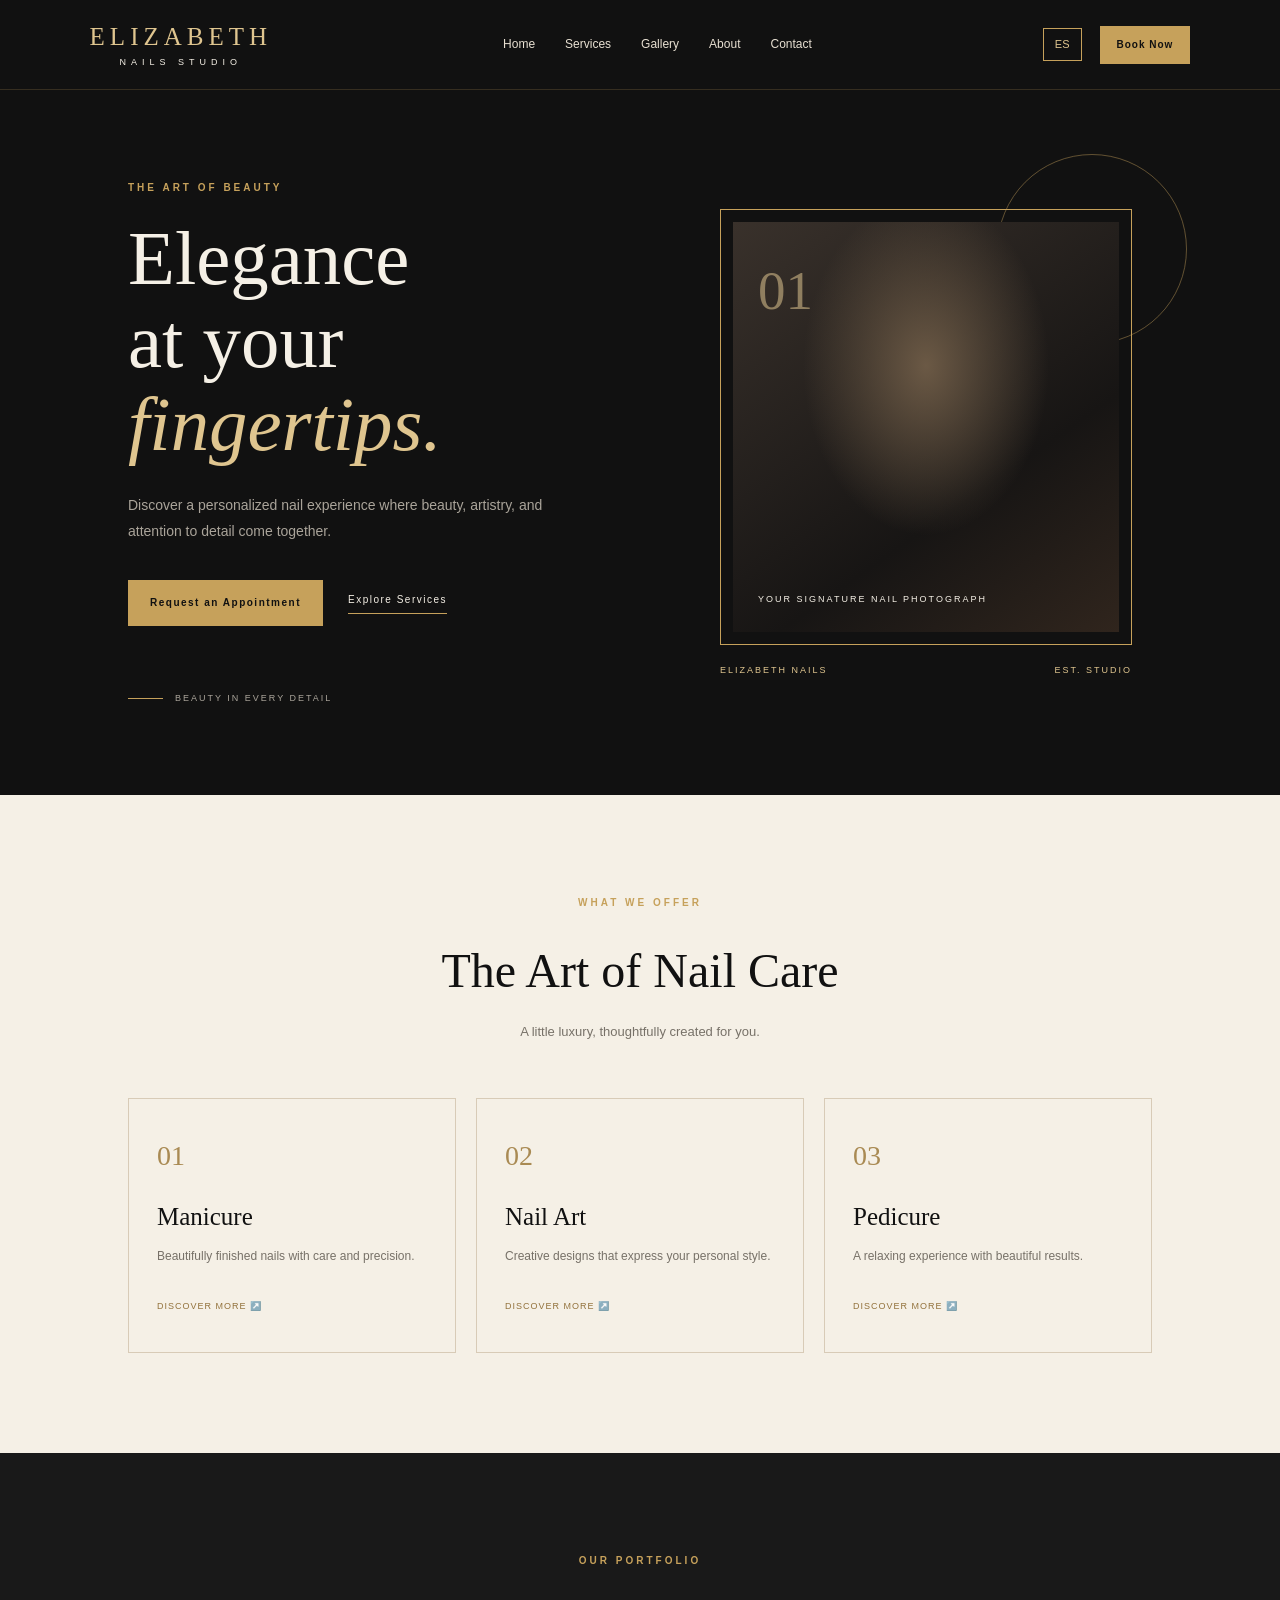
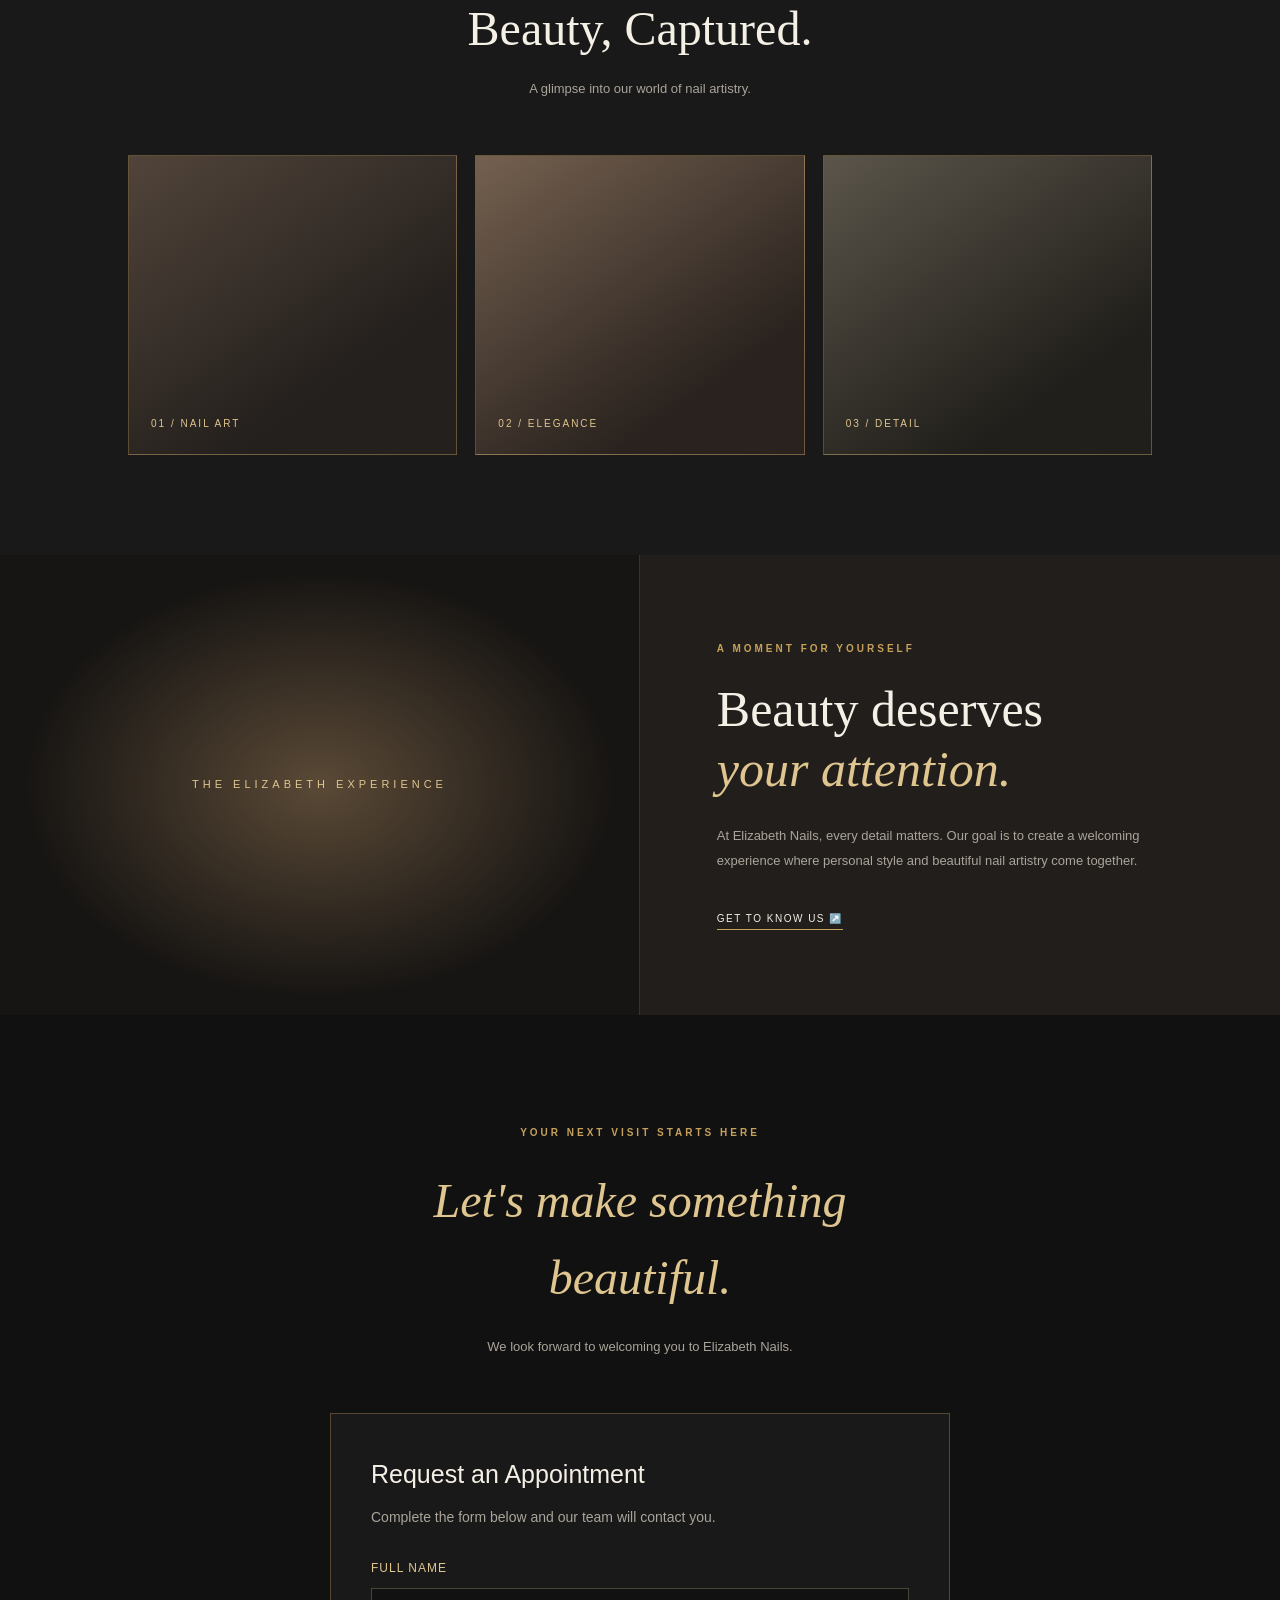
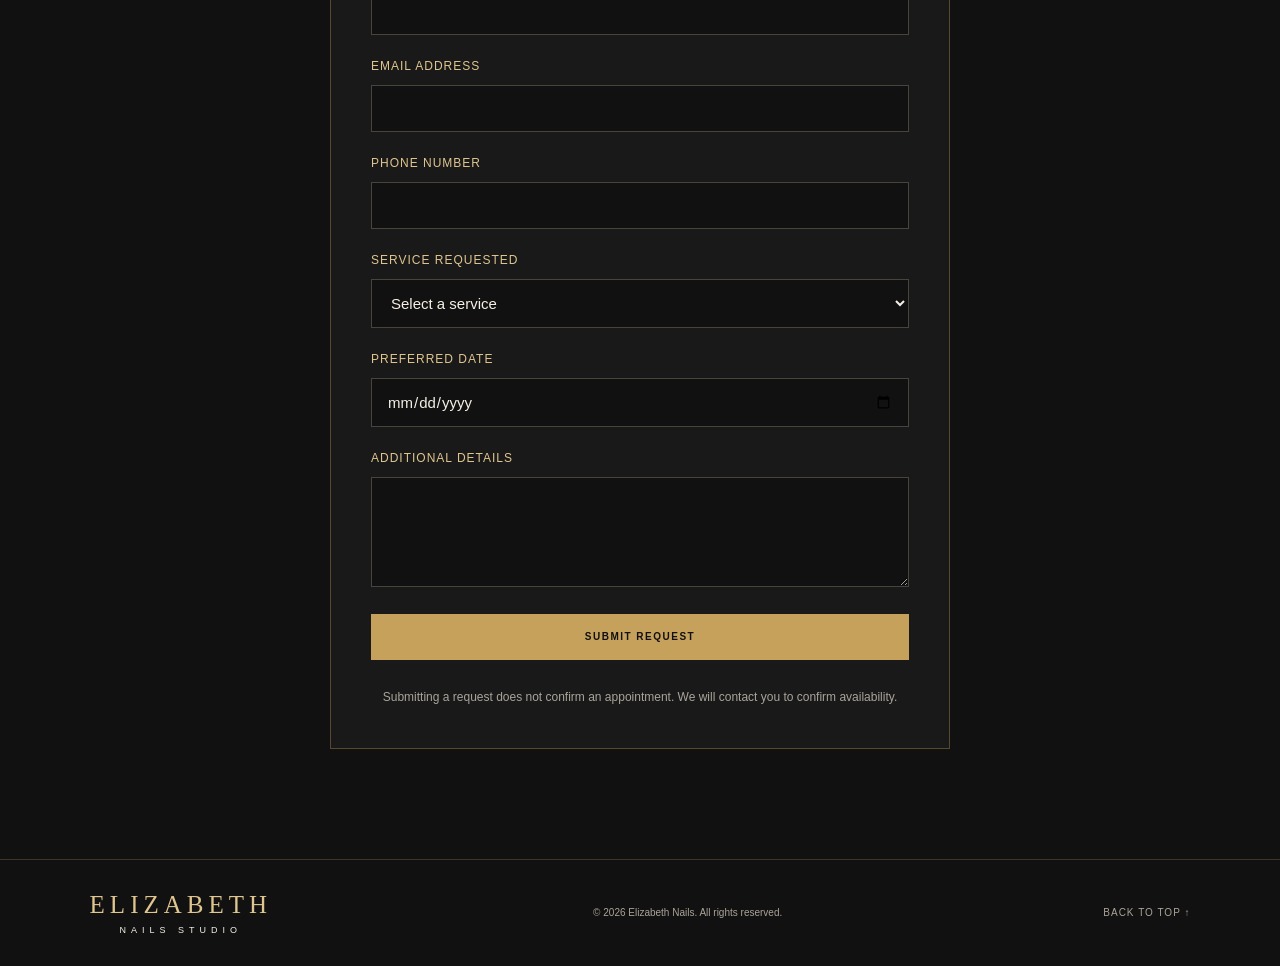
==== index.html @ 292cb3a8 "add elizabeth nails website" ====
<!DOCTYPE html>
<html lang="en">

<head>
    <meta charset="UTF-8">
    <meta name="viewport" content="width=device-width, initial-scale=1.0">

    <meta name="description"
        content="Elizabeth Nails Studio. Discover beautiful nail artistry and personalized nail care.">

    <meta name="theme-color" content="#111111">

    <title>Elizabeth Nails | Nail Studio</title>

    <link rel="stylesheet" href="css/style.css">
    <script src="js/script.js" defer></script>
</head>

<body>

    <!-- NAVIGATION -->
    <header class="site-header">
        <a href="#" class="brand">
            <span class="brand-name">ELIZABETH</span>
            <span class="brand-subtitle">NAILS STUDIO</span>
        </a>

        <nav class="navigation" id="navigation">
            <a href="#home" data-en="Home" data-es="Inicio">Home</a>
            <a href="#services" data-en="Services" data-es="Servicios">Services</a>
            <a href="#gallery" data-en="Gallery" data-es="Galería">Gallery</a>
            <a href="#about" data-en="About" data-es="Nosotros">About</a>
            <a href="#contact" data-en="Contact" data-es="Contacto">Contact</a>
        </nav>

        <div class="header-actions">
            <button class="language-button" id="language-toggle"
                aria-label="Switch language">ES</button>
            <a href="#contact" class="header-appointment"
                data-en="Book Now" data-es="Reservar">Book Now</a>
        </div>

        <button class="menu-toggle" id="menu-toggle"
            aria-label="Open navigation menu" aria-expanded="false">
            ☰
        </button>
    </header>

    <!-- HERO SECTION -->
    <main>

        <section class="hero" id="home">

            <div class="hero-content">

                <p class="eyebrow"
                    data-en="THE ART OF BEAUTY"
                    data-es="EL ARTE DE LA BELLEZA">
                    THE ART OF BEAUTY
                </p>

                <h1>
                    Elegance<br>
                    at your <span>fingertips.</span>
                </h1>

                <p class="hero-description"
                    data-en="Discover a personalized nail experience where beauty, artistry, and attention to detail come together."
                    data-es="Descubre una experiencia personalizada donde la belleza, el arte y la atención a cada detalle se unen.">
                    Discover a personalized nail experience where beauty,
                    artistry, and attention to detail come together.
                </p>

                <div class="hero-actions">
                    <a href="#contact" class="gold-button"
                        data-en="Request an Appointment"
                        data-es="Solicitar una Cita">
                        Request an Appointment
                    </a>

                    <a href="#services" class="text-link"
                        data-en="Explore Services"
                        data-es="Ver Servicios">
                        Explore Services
                    </a>
                </div>

                <div class="hero-note">
                    <span class="gold-line"></span>
                    <p data-en="BEAUTY IN EVERY DETAIL"
                       data-es="BELLEZA EN CADA DETALLE">
                       BEAUTY IN EVERY DETAIL
                    </p>
                </div>

            </div>

            <div class="hero-visual">
                <div class="hero-frame">
                    <div class="hero-image-placeholder">
                        <span class="placeholder-number">01</span>
                        <span class="placeholder-label">
                            YOUR SIGNATURE NAIL PHOTOGRAPH
                        </span>
                    </div>
                </div>

                <div class="hero-decoration"></div>

                <div class="hero-caption">
                    <span>ELIZABETH NAILS</span>
                    <span>EST. STUDIO</span>
                </div>
            </div>

        </section>

        <!-- SERVICES -->
        <section class="section services-section" id="services">

            <div class="section-heading">
                <p class="eyebrow"
                    data-en="WHAT WE OFFER"
                    data-es="NUESTROS SERVICIOS">
                    WHAT WE OFFER
                </p>

                <h2 data-en="The Art of Nail Care"
                    data-es="El Arte del Cuidado de Uñas">
                    The Art of Nail Care
                </h2>

                <p data-en="A little luxury, thoughtfully created for you."
                   data-es="Un toque de lujo, creado especialmente para ti.">
                   A little luxury, thoughtfully created for you.
                </p>
            </div>

         <div class="service-grid">

    <article class="service-card">
        <span class="service-number">01</span>
        <h3 data-en="Manicure" data-es="Manicura">Manicure</h3>
        <p data-en="Beautifully finished nails with care and precision."
           data-es="Uñas impecables, cuidadas con precisión y dedicación.">
           Beautifully finished nails with care and precision.
        </p>
        <a href="#contact"
           data-en="DISCOVER MORE ↗️"
           data-es="DESCUBRE MÁS ↗️">DISCOVER MORE ↗️</a>
    </article>

    <article class="service-card">
        <span class="service-number">02</span>
        <h3 data-en="Nail Art" data-es="Arte en Uñas">Nail Art</h3>
        <p data-en="Creative designs that express your personal style."
           data-es="Diseños creativos que reflejan tu estilo personal.">
           Creative designs that express your personal style.
        </p>
        <a href="#contact"
           data-en="DISCOVER MORE ↗️"
           data-es="DESCUBRE MÁS ↗️">DISCOVER MORE ↗️</a>
    </article>

    <article class="service-card">
        <span class="service-number">03</span>
        <h3 data-en="Pedicure" data-es="Pedicura">Pedicure</h3>
        <p data-en="A relaxing experience with beautiful results."
           data-es="Una experiencia relajante con resultados hermosos.">
           A relaxing experience with beautiful results.
        </p>
        <a href="#contact"
           data-en="DISCOVER MORE ↗️"
           data-es="DESCUBRE MÁS ↗️">DISCOVER MORE ↗️</a>
    </article>

</div>
        </section>

        <!-- GALLERY -->
<section class="section gallery-section" id="gallery">

    <div class="section-heading">

        <p class="eyebrow"
           data-en="OUR PORTFOLIO"
           data-es="NUESTRO PORTAFOLIO">
           OUR PORTFOLIO
        </p>

        <h2 data-en="Beauty, Captured."
            data-es="La Belleza en Cada Detalle.">
            Beauty, Captured.
        </h2>

        <p data-en="A glimpse into our world of nail artistry."
           data-es="Una mirada a nuestro mundo de arte y diseño de uñas.">
           A glimpse into our world of nail artistry.
        </p>

    </div>

    <div class="gallery-grid">

        <div class="gallery-placeholder gallery-one">
            <span data-en="01 / NAIL ART"
                  data-es="01 / ARTE EN UÑAS">
                  01 / NAIL ART
            </span>
        </div>

        <div class="gallery-placeholder gallery-two">
            <span data-en="02 / ELEGANCE"
                  data-es="02 / ELEGANCIA">
                  02 / ELEGANCE
            </span>
        </div>

        <div class="gallery-placeholder gallery-three">
            <span data-en="03 / DETAIL"
                  data-es="03 / DETALLES">
                  03 / DETAIL
            </span>
        </div>

    </div>

</section>

        <!-- ABOUT -->
<section class="about-section" id="about">

    <div class="about-decoration">
        <span
            data-en="THE ELIZABETH EXPERIENCE"
            data-es="LA EXPERIENCIA ELIZABETH">
            THE ELIZABETH EXPERIENCE
        </span>
    </div>

    <div class="about-content">

        <p class="eyebrow"
           data-en="A MOMENT FOR YOURSELF"
           data-es="UN MOMENTO PARA TI">
            A MOMENT FOR YOURSELF
        </p>

        <h2
            data-en="Beauty deserves your attention."
            data-es="La belleza merece tu atención.">
            Beauty deserves<br><span>your attention.</span>
        </h2>

        <p
            data-en="At Elizabeth Nails, every detail matters. Our goal is to create a welcoming experience where personal style and beautiful nail artistry come together."
            data-es="En Elizabeth Nails, cada detalle importa. Nuestro objetivo es ofrecerte una experiencia acogedora donde tu estilo personal y el arte de las uñas se unen.">
            At Elizabeth Nails, every detail matters.
            Our goal is to create a welcoming experience
            where personal style and beautiful nail artistry
            come together.
        </p>

        <a href="#contact"
           class="text-link"
           data-en="GET TO KNOW US ↗️"
           data-es="CONÓCENOS ↗️">
            GET TO KNOW US ↗️
        </a>

    </div>

</section>

        <!-- CONTACT -->
<!-- CONTACT & APPOINTMENT REQUEST -->
<section class="contact-section" id="contact">

    <p class="eyebrow"
       data-en="YOUR NEXT VISIT STARTS HERE"
       data-es="TU PRÓXIMA VISITA COMIENZA AQUÍ">
        YOUR NEXT VISIT STARTS HERE
    </p>

    <h2>
        <span data-en="Let's make something"
              data-es="Hagamos algo">
            Let's make something
        </span>
        <br>
        <span data-en="beautiful."
              data-es="hermoso.">
            beautiful.
        </span>
    </h2>

    <p data-en="We look forward to welcoming you to Elizabeth Nails."
       data-es="Esperamos darte la bienvenida a Elizabeth Nails.">
        We look forward to welcoming you to Elizabeth Nails.
    </p>

    <div class="appointment-form-container">

        <h3 data-en="Request an Appointment"
            data-es="Solicitar una Cita">
            Request an Appointment
        </h3>

        <p data-en="Complete the form below and our team will contact you."
           data-es="Completa el siguiente formulario y nuestro equipo se comunicará contigo.">
            Complete the form below and our team will contact you.
        </p>

        <form id="appointment-form"
      action="https://formsubmit.co/Josediaz.development@gmail.com"
      method="POST">

    <input type="hidden" name="_subject"
           value="Elizabeth Nails - Test Appointment Request">

    <input type="hidden" name="_template"
           value="table">

    <input type="text" name="_honey"
           style="display:none"
           tabindex="-1"
           autocomplete="off">

            <div class="form-group">
                <label for="customer-name"
                       data-en="Full Name"
                       data-es="Nombre Completo">
                    Full Name
                </label>
                <input type="text" id="customer-name"
                       name="name" required>
            </div>

            <div class="form-group">
                <label for="customer-email"
                       data-en="Email Address"
                       data-es="Correo Electrónico">
                    Email Address
                </label>
                <input type="email" id="customer-email"
                       name="email" required>
            </div>

            <div class="form-group">
                <label for="customer-phone"
                       data-en="Phone Number"
                       data-es="Número de Teléfono">
                    Phone Number
                </label>
                <input type="tel" id="customer-phone"
                       name="phone" required>
            </div>

            <div class="form-group">
                <label for="requested-service"
                       data-en="Service Requested"
                       data-es="Servicio Solicitado">
                    Service Requested
                </label>

                <select id="requested-service"
                        name="service" required>
                    <option value=""
                            data-en="Select a service"
                            data-es="Selecciona un servicio">
                        Select a service
                    </option>
                    <option value="Manicure"
                            data-en="Manicure"
                            data-es="Manicura">Manicure</option>
                    <option value="Pedicure"
                            data-en="Pedicure"
                            data-es="Pedicura">Pedicure</option>
                    <option value="Nail Art"
                            data-en="Nail Art"
                            data-es="Arte en Uñas">Nail Art</option>
                    <option value="Other"
                            data-en="Other / Custom Request"
                            data-es="Otro / Solicitud Personalizada">
                        Other / Custom Request
                    </option>
                </select>
            </div>

            <div class="form-group">
                <label for="appointment-date"
                       data-en="Preferred Date"
                       data-es="Fecha Preferida">
                    Preferred Date
                </label>
                <input type="date" id="appointment-date"
                       name="date" required>
            </div>

            <div class="form-group">
                <label for="appointment-notes"
                       data-en="Additional Details"
                       data-es="Detalles Adicionales">
                    Additional Details
                </label>
                <textarea id="appointment-notes"
                          name="notes" rows="4"></textarea>
            </div>

            <button type="submit" class="gold-button"
                    data-en="SUBMIT REQUEST"
                    data-es="ENVIAR SOLICITUD">
                SUBMIT REQUEST
            </button>

            <p class="contact-note"
               data-en="Submitting a request does not confirm an appointment. We will contact you to confirm availability."
               data-es="Enviar una solicitud no confirma una cita. Nos comunicaremos contigo para confirmar la disponibilidad.">
                Submitting a request does not confirm an appointment.
                We will contact you to confirm availability.
            </p>

        </form>

    </div>

</section>

    </main>


    <!-- FOOTER -->
<footer class="site-footer">

    <a href="#home" class="brand">
        <span class="brand-name">ELIZABETH</span>
        <span class="brand-subtitle">NAILS STUDIO</span>
    </a>

    <p
       data-en="© 2026 Elizabeth Nails. All rights reserved."
       data-es="© 2026 Elizabeth Nails. Todos los derechos reservados.">
       © 2026 Elizabeth Nails. All rights reserved.
    </p>

    <a href="#home"
       data-en="BACK TO TOP ↑"
       data-es="VOLVER ARRIBA ↑">
       BACK TO TOP ↑
    </a>

</footer>

</body>
</html>
---- css/style.css ----
/* =================================
   ELIZABETH NAILS
   Modern Sophistication
================================= */

:root {
    --black: #111111;
    --black-soft: #191919;
    --ivory: #f5f0e6;
    --ivory-dark: #e8e0d2;
    --gold: #c6a15b;
    --gold-light: #dfc58f;
    --gray: #aaa49a;
}

/* GLOBAL RESET */

* {
    margin: 0;
    padding: 0;
    box-sizing: border-box;
}

html {
    scroll-behavior: smooth;
}

body {
    font-family: Arial, Helvetica, sans-serif;
    background: var(--black);
    color: var(--ivory);
    line-height: 1.6;
}

a {
    color: inherit;
    text-decoration: none;
}

button {
    font: inherit;
}


/* HEADER */

.site-header {
    min-height: 90px;
    padding: 18px 7%;
    display: flex;
    align-items: center;
    justify-content: space-between;
    gap: 25px;
    background: var(--black);
    border-bottom: 1px solid rgba(198, 161, 91, 0.2);
}

.brand {
    display: flex;
    flex-direction: column;
    align-items: center;
    line-height: 1.2;
}

.brand-name {
    font-family: Georgia, serif;
    font-size: 25px;
    letter-spacing: 5px;
    color: var(--gold-light);
}

.brand-subtitle {
    font-size: 9px;
    letter-spacing: 5px;
    margin-top: 5px;
}

.navigation {
    display: flex;
    align-items: center;
    gap: 30px;
}

.navigation a {
    font-size: 12px;
    color: var(--ivory-dark);
    transition: color 0.3s ease;
}

.navigation a:hover {
    color: var(--gold);
}

.header-actions {
    display: flex;
    align-items: center;
    gap: 18px;
}

.language-button {
    background: transparent;
    color: var(--gold-light);
    border: 1px solid var(--gold);
    padding: 7px 11px;
    cursor: pointer;
    font-size: 11px;
}

.header-appointment {
    background: var(--gold);
    color: var(--black);
    padding: 11px 17px;
    font-size: 10px;
    letter-spacing: 1px;
    font-weight: bold;
}

.menu-toggle {
    display: none;
    background: transparent;
    border: 0;
    color: var(--gold);
    font-size: 25px;
    cursor: pointer;
}


/* HERO */

.hero {
    min-height: 650px;
    padding: 90px 10%;
    display: grid;
    grid-template-columns: 1fr 0.9fr;
    align-items: center;
    gap: 70px;
    overflow: hidden;
}

.eyebrow {
    color: var(--gold);
    font-size: 10px;
    letter-spacing: 3px;
    font-weight: bold;
    margin-bottom: 22px;
}

.hero h1 {
    font-family: Georgia, serif;
    font-size: clamp(48px, 6vw, 78px);
    line-height: 1.08;
    font-weight: normal;
    margin-bottom: 25px;
}

.hero h1 span,
.about-content h2 span,
.contact-section h2 span {
    color: var(--gold-light);
    font-style: italic;
}

.hero-description {
    max-width: 460px;
    color: var(--gray);
    font-size: 14px;
    line-height: 1.9;
}

.hero-actions {
    display: flex;
    align-items: center;
    flex-wrap: wrap;
    gap: 25px;
    margin-top: 35px;
}

.gold-button {
    display: inline-block;
    background: var(--gold);
    color: var(--black);
    padding: 15px 22px;
    font-size: 10px;
    letter-spacing: 1.5px;
    font-weight: bold;
    transition: background 0.3s ease;
}

.gold-button:hover,
.header-appointment:hover {
    background: var(--gold-light);
}

.text-link {
    color: var(--ivory);
    font-size: 10px;
    letter-spacing: 1.5px;
    border-bottom: 1px solid var(--gold);
    padding-bottom: 5px;
}

.hero-note {
    display: flex;
    align-items: center;
    gap: 12px;
    margin-top: 65px;
}

.gold-line {
    width: 35px;
    height: 1px;
    background: var(--gold);
}

.hero-note p {
    color: var(--gray);
    font-size: 9px;
    letter-spacing: 2px;
}


/* HERO VISUAL PLACEHOLDER */

.hero-visual {
    position: relative;
    padding: 20px;
}

.hero-frame {
    position: relative;
    z-index: 2;
    padding: 12px;
    border: 1px solid var(--gold);
}

.hero-image-placeholder {
    min-height: 410px;
    display: flex;
    flex-direction: column;
    justify-content: space-between;
    padding: 25px;
    background:
        radial-gradient(ellipse at 50% 35%, #6b5945 0%, transparent 45%),
        linear-gradient(145deg, #39312b, #171514 65%, #30251d);
}

.placeholder-number {
    font-family: Georgia, serif;
    font-size: 55px;
    color: rgba(223, 197, 143, 0.55);
}

.placeholder-label {
    color: var(--ivory);
    font-size: 9px;
    letter-spacing: 2px;
}

.hero-decoration {
    position: absolute;
    width: 190px;
    height: 190px;
    border: 1px solid rgba(198, 161, 91, 0.45);
    border-radius: 50%;
    right: -35px;
    top: -35px;
}

.hero-caption {
    display: flex;
    justify-content: space-between;
    margin-top: 18px;
    color: var(--gold-light);
    font-size: 9px;
    letter-spacing: 2px;
}


/* GENERAL SECTIONS */

.section {
    padding: 100px 10%;
}

.section-heading {
    text-align: center;
    margin-bottom: 55px;
}

.section-heading h2,
.contact-section h2 {
    font-family: Georgia, serif;
    font-size: clamp(34px, 4vw, 48px);
    font-weight: normal;
}

.section-heading > p:last-child {
    color: var(--gray);
    font-size: 13px;
    margin-top: 12px;
}


/* SERVICES */

.services-section {
    background: var(--ivory);
    color: var(--black);
}

.services-section .section-heading > p:last-child {
    color: #777168;
}

.service-grid {
    display: grid;
    grid-template-columns: repeat(3, 1fr);
    gap: 20px;
}

.service-card {
    padding: 35px 28px;
    border: 1px solid #d8cbb7;
    min-height: 230px;
    transition: transform 0.3s ease, border-color 0.3s ease;
}

.service-card:hover {
    transform: translateY(-5px);
    border-color: var(--gold);
}

.service-number {
    color: #a98a53;
    font-family: Georgia, serif;
    font-size: 28px;
}

.service-card h3 {
    font-family: Georgia, serif;
    font-size: 25px;
    font-weight: normal;
    margin: 18px 0 10px;
}

.service-card p {
    color: #777168;
    font-size: 12px;
    margin-bottom: 25px;
}

.service-card a {
    font-size: 9px;
    letter-spacing: 1px;
    color: #92713b;
}


/* GALLERY */

.gallery-section {
    background: var(--black-soft);
}

.gallery-grid {
    display: grid;
    grid-template-columns: repeat(3, 1fr);
    gap: 18px;
}

.gallery-placeholder {
    min-height: 300px;
    display: flex;
    align-items: end;
    padding: 22px;
    border: 1px solid rgba(198, 161, 91, 0.35);
    background: linear-gradient(145deg, #51443a, #24201d 70%);
}

.gallery-two {
    background: linear-gradient(145deg, #74604f, #29221e 75%);
}

.gallery-three {
    background: linear-gradient(145deg, #5b554a, #211f1b 75%);
}

.gallery-placeholder span {
    font-size: 10px;
    letter-spacing: 2px;
    color: var(--gold-light);
}


/* ABOUT */

.about-section {
    display: grid;
    grid-template-columns: 1fr 1fr;
    min-height: 460px;
    background: #211e1b;
}

.about-decoration {
    display: flex;
    align-items: center;
    justify-content: center;
    min-height: 380px;
    padding: 30px;
    background:
        radial-gradient(ellipse at center, #5a4936, transparent 65%),
        #171513;
    border-right: 1px solid rgba(198, 161, 91, 0.2);
}

.about-decoration span {
    color: var(--gold-light);
    letter-spacing: 4px;
    font-size: 11px;
    text-align: center;
}

.about-content {
    align-self: center;
    padding: 65px 12%;
}

.about-content h2 {
    font-family: Georgia, serif;
    font-size: clamp(36px, 4vw, 50px);
    line-height: 1.2;
    font-weight: normal;
    margin-bottom: 25px;
}

.about-content > p:not(.eyebrow) {
    color: var(--gray);
    font-size: 13px;
    line-height: 1.9;
    margin-bottom: 30px;
}


/* CONTACT */

.contact-section {
    text-align: center;
    padding: 110px 20px;
    background: var(--black);
}

.contact-section > p:not(.eyebrow) {
    color: var(--gray);
    font-size: 13px;
    margin: 20px 0 30px;
}

.contact-section .contact-note {
    font-size: 10px;
    color: #777168;
    margin-top: 20px;
}


/* FOOTER */

.site-footer {
    padding: 30px 7%;
    display: flex;
    align-items: center;
    justify-content: space-between;
    gap: 20px;
    border-top: 1px solid rgba(198, 161, 91, 0.25);
}

.site-footer p,
.site-footer > a:last-child {
    color: var(--gray);
    font-size: 10px;
}

.site-footer > a:last-child {
    letter-spacing: 1px;
}


/* MOBILE RESPONSIVENESS */

@media (max-width: 900px) {

    .site-header {
        padding: 18px 5%;
    }

    .navigation {
        gap: 15px;
    }

    .hero {
        padding: 75px 7%;
        gap: 35px;
    }

    .hero-image-placeholder {
        min-height: 340px;
    }
}

@media (max-width: 700px) {

    .site-header {
        position: relative;
        flex-wrap: wrap;
        min-height: 75px;
    }

    .brand-name {
        font-size: 21px;
    }

    .navigation {
        display: none;
        width: 100%;
        flex-direction: column;
        align-items: stretch;
        gap: 0;
        order: 3;
        padding-top: 10px;
    }

    .navigation.active {
        display: flex;
    }

    .navigation a {
        padding: 13px 0;
        border-top: 1px solid rgba(198, 161, 91, 0.15);
    }

    .header-actions {
        margin-left: auto;
        gap: 10px;
    }

    .header-appointment {
        display: none;
    }

    .menu-toggle {
        display: block;
    }

    .hero {
        grid-template-columns: 1fr;
        padding: 65px 7%;
    }

    .hero-visual {
        max-width: 470px;
        width: 100%;
        margin: 0 auto;
    }

    .hero-image-placeholder {
        min-height: 340px;
    }

    .hero-note {
        margin-top: 40px;
    }

    .section {
        padding: 75px 7%;
    }

    .service-grid,
    .gallery-grid {
        grid-template-columns: 1fr;
    }

    .service-card {
        min-height: auto;
    }

    .gallery-placeholder {
        min-height: 260px;
    }

    .about-section {
        grid-template-columns: 1fr;
    }

    .about-decoration {
        min-height: 250px;
    }

    .about-content {
        padding: 65px 8%;
    }

    .site-footer {
        flex-direction: column;
        text-align: center;
    }
}
/* =================================
   APPOINTMENT FORM
================================= */

.appointment-form-container {
    width: 100%;
    max-width: 620px;
    margin: 55px auto 0;
    padding: 40px;
    background: #191919;
    border: 1px solid rgba(198, 161, 91, 0.35);
    text-align: left;
}

.appointment-form-container h3 {
    color: #f5f0e6;
    font-size: 25px;
    font-weight: 400;
    margin-bottom: 12px;
}

.appointment-form-container > p {
    color: #aaa49a;
    font-size: 14px;
    line-height: 1.7;
    margin-bottom: 30px;
}

#appointment-form {
    display: flex;
    flex-direction: column;
    gap: 22px;
}

.form-group {
    display: flex;
    flex-direction: column;
    gap: 9px;
}

.form-group label {
    color: #dfc58f;
    font-size: 12px;
    letter-spacing: 1px;
    text-transform: uppercase;
}

.form-group input,
.form-group select,
.form-group textarea {
    width: 100%;
    padding: 14px 15px;
    background: #111111;
    color: #f5f0e6;
    border: 1px solid #49443a;
    border-radius: 0;
    font-family: inherit;
    font-size: 15px;
    outline: none;
    transition: border-color 0.3s ease;
}

.form-group input:focus,
.form-group select:focus,
.form-group textarea:focus {
    border-color: #c6a15b;
}

.form-group textarea {
    resize: vertical;
    min-height: 110px;
}

.form-group input::placeholder,
.form-group textarea::placeholder {
    color: #777;
}

.form-group select {
    cursor: pointer;
}

#appointment-form .gold-button {
    width: 100%;
    border: none;
    cursor: pointer;
    font-family: inherit;
    margin-top: 5px;
}

#appointment-form .contact-note {
    color: #aaa49a;
    font-size: 12px;
    line-height: 1.7;
    text-align: center;
    margin-top: 5px;
}

/* MOBILE FORM */

@media (max-width: 700px) {

    .appointment-form-container {
        padding: 25px 18px;
        margin-top: 35px;
    }

    .appointment-form-container h3 {
        font-size: 22px;
    }

}
/* =================================
   APPOINTMENT CONFIRMATION PAGE
================================= */

.confirmation-page {
    min-height: 100vh;
    background: #111111;
}

.confirmation-content {
    min-height: 100vh;
    display: flex;
    flex-direction: column;
    align-items: center;
    justify-content: center;
    padding: 40px 20px;
    text-align: center;
}

.confirmation-content > .brand {
    margin-bottom: 55px;
    text-decoration: none;
}

.confirmation-card {
    width: 100%;
    max-width: 650px;
    padding: 55px 35px;
    border: 1px solid rgba(198, 161, 91, 0.4);
    background: #191919;
}

.confirmation-card .eyebrow {
    color: #c6a15b;
    letter-spacing: 3px;
    font-size: 11px;
}

.confirmation-symbol {
    width: 58px;
    height: 58px;
    margin: 30px auto;
    display: flex;
    align-items: center;
    justify-content: center;
    border: 1px solid #c6a15b;
    border-radius: 50%;
    color: #dfc58f;
    font-size: 28px;
}

.confirmation-card h1 {
    color: #f5f0e6;
    font-size: clamp(34px, 6vw, 48px);
    font-weight: 400;
    margin-bottom: 20px;
}

.confirmation-message {
    color: #dfc58f;
    font-size: 18px;
    margin-bottom: 20px;
}

.confirmation-detail,
.confirmation-note {
    color: #aaa49a;
    font-size: 14px;
    line-height: 1.9;
    margin-bottom: 20px;
}

.confirmation-note {
    font-size: 12px;
    margin-bottom: 30px;
}

.confirmation-card .gold-button {
    display: inline-block;
    text-decoration: none;
}

.confirmation-content > .language-button {
    margin-top: 30px;
    cursor: pointer;
}

@media (max-width: 600px) {
    .confirmation-card {
        padding: 40px 22px;
    }
}
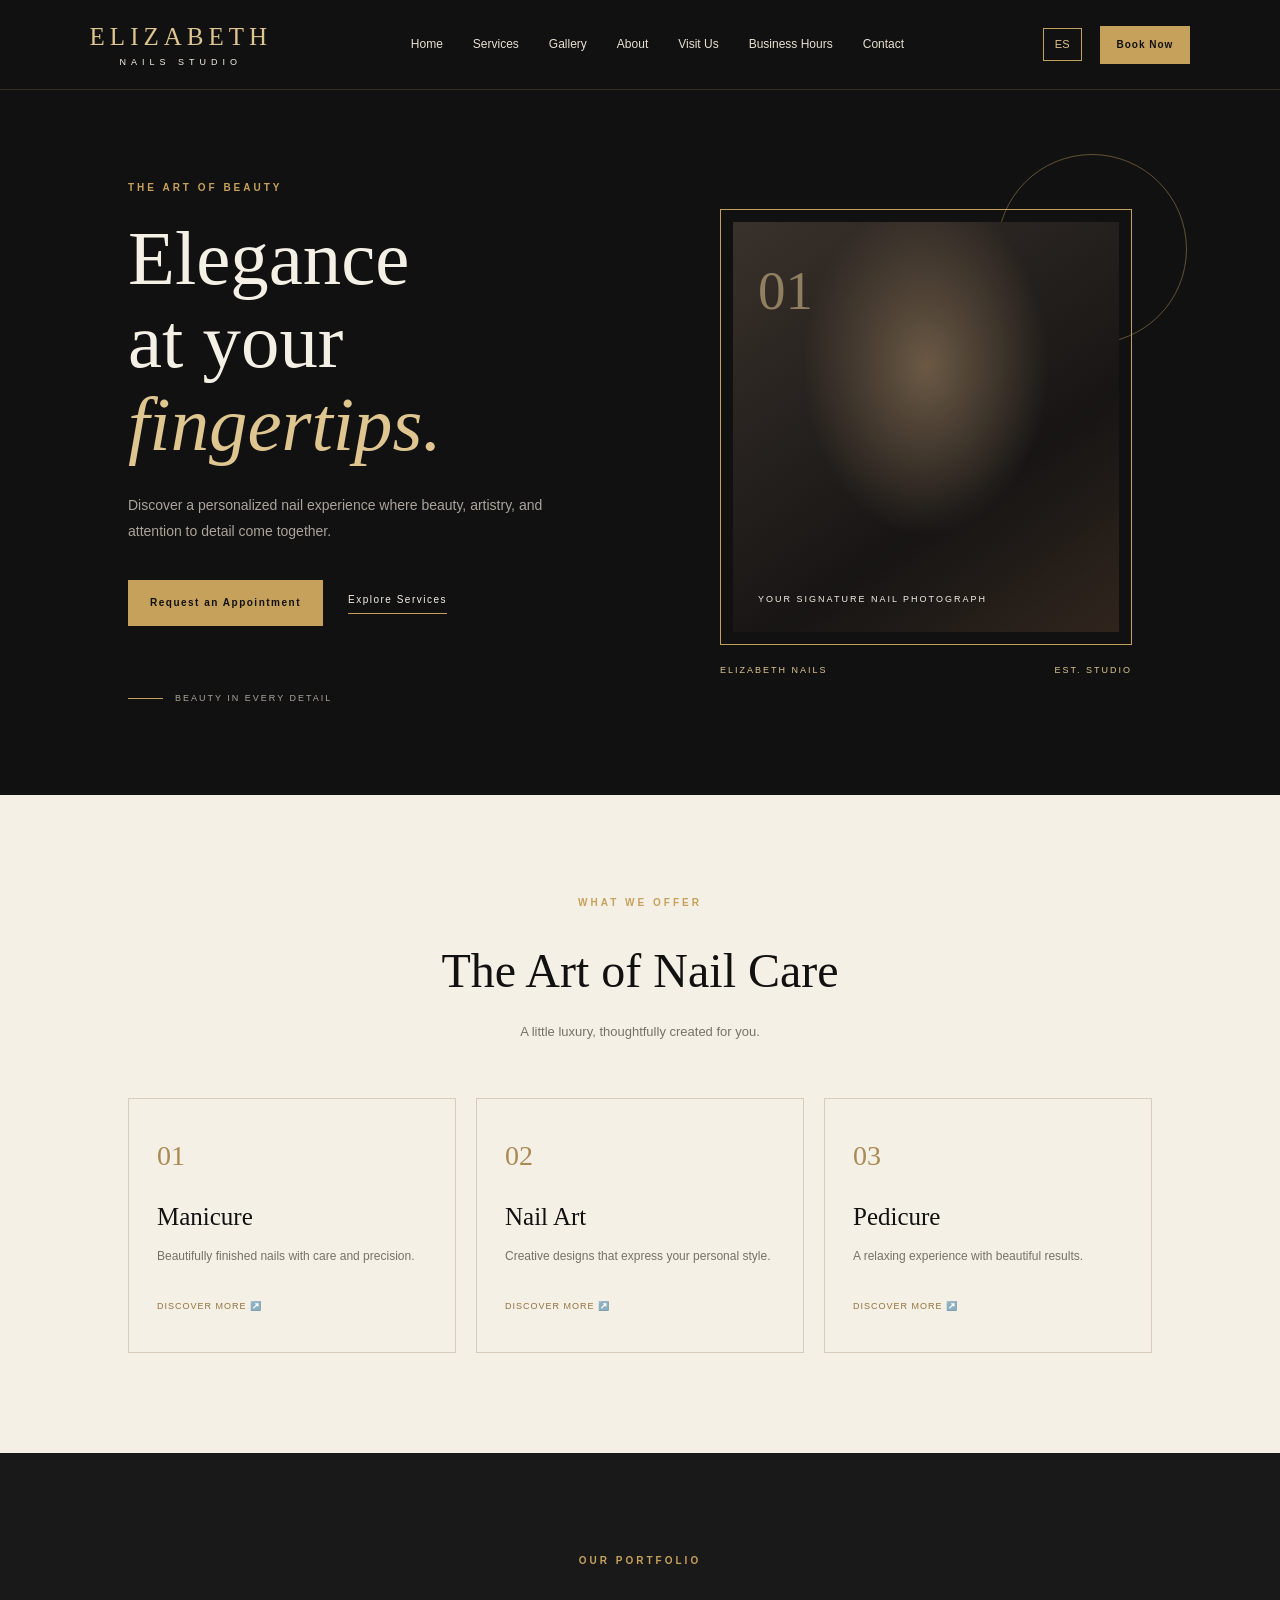
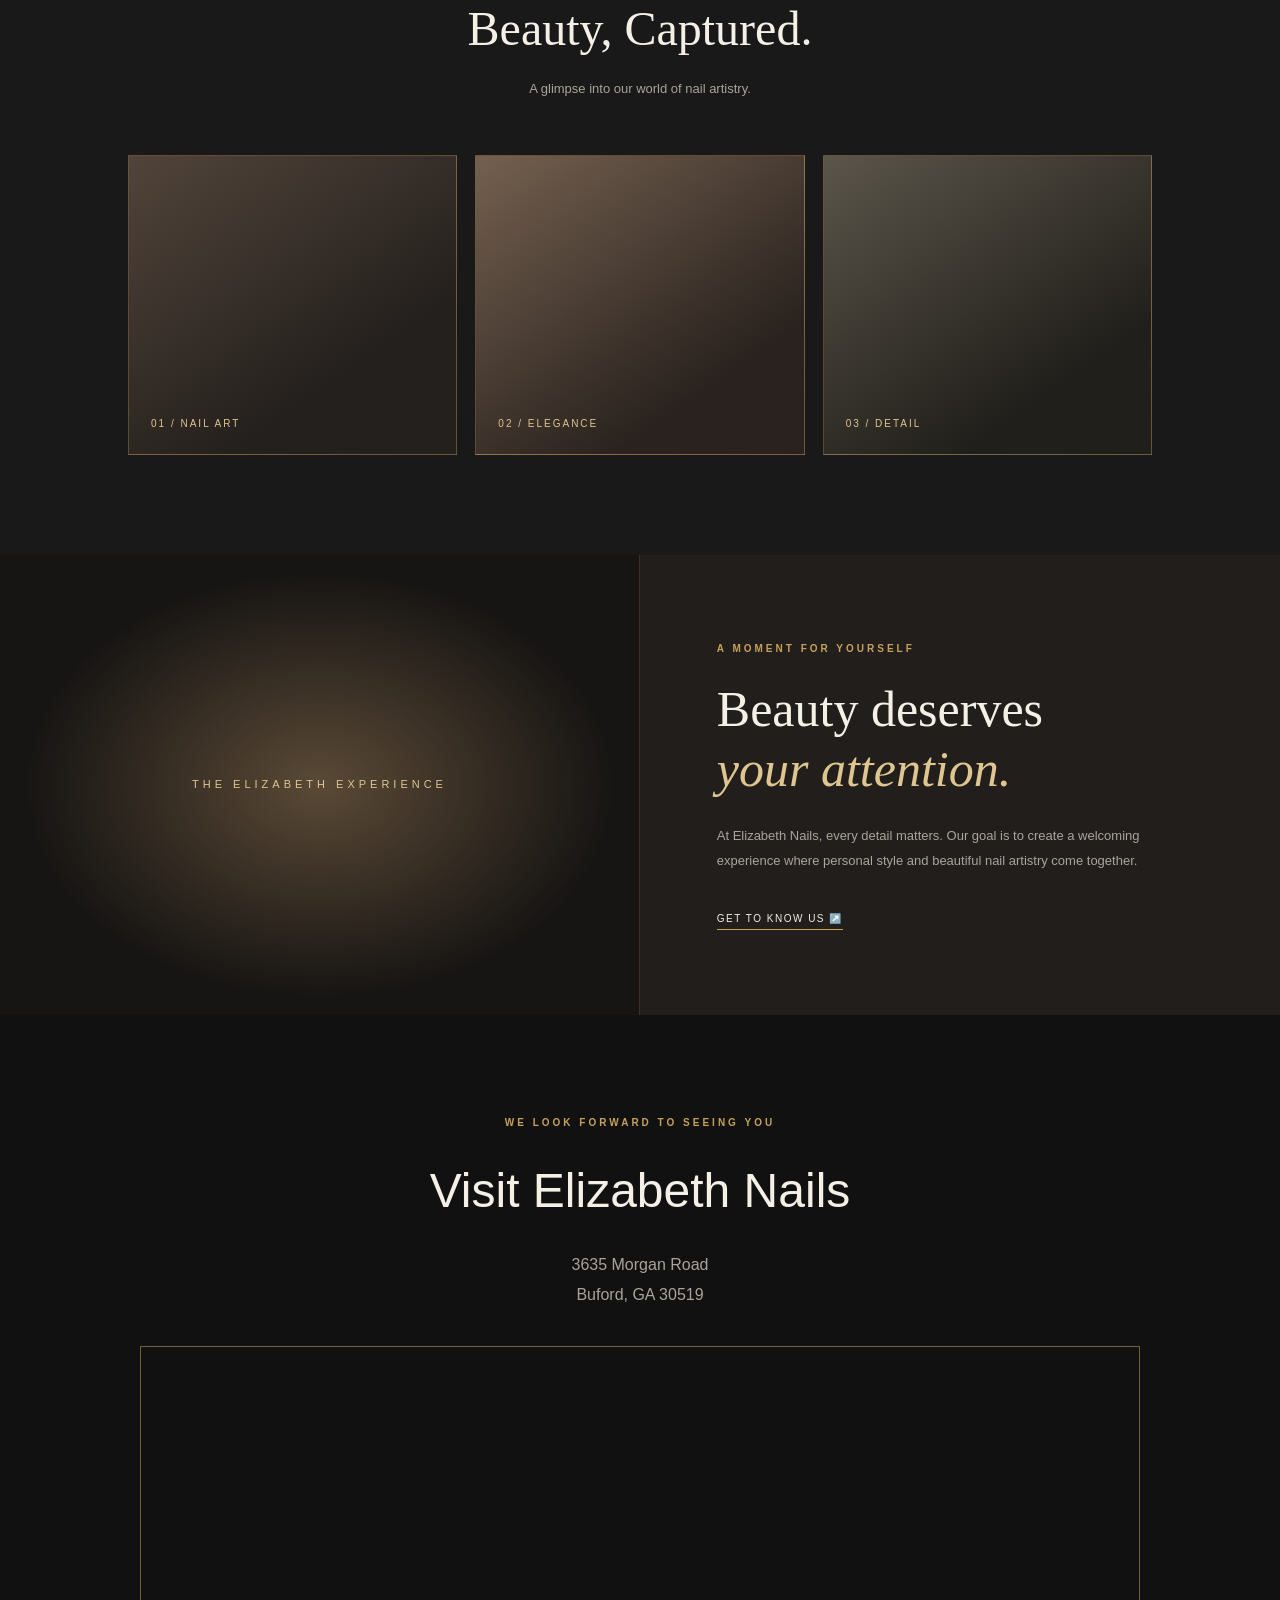
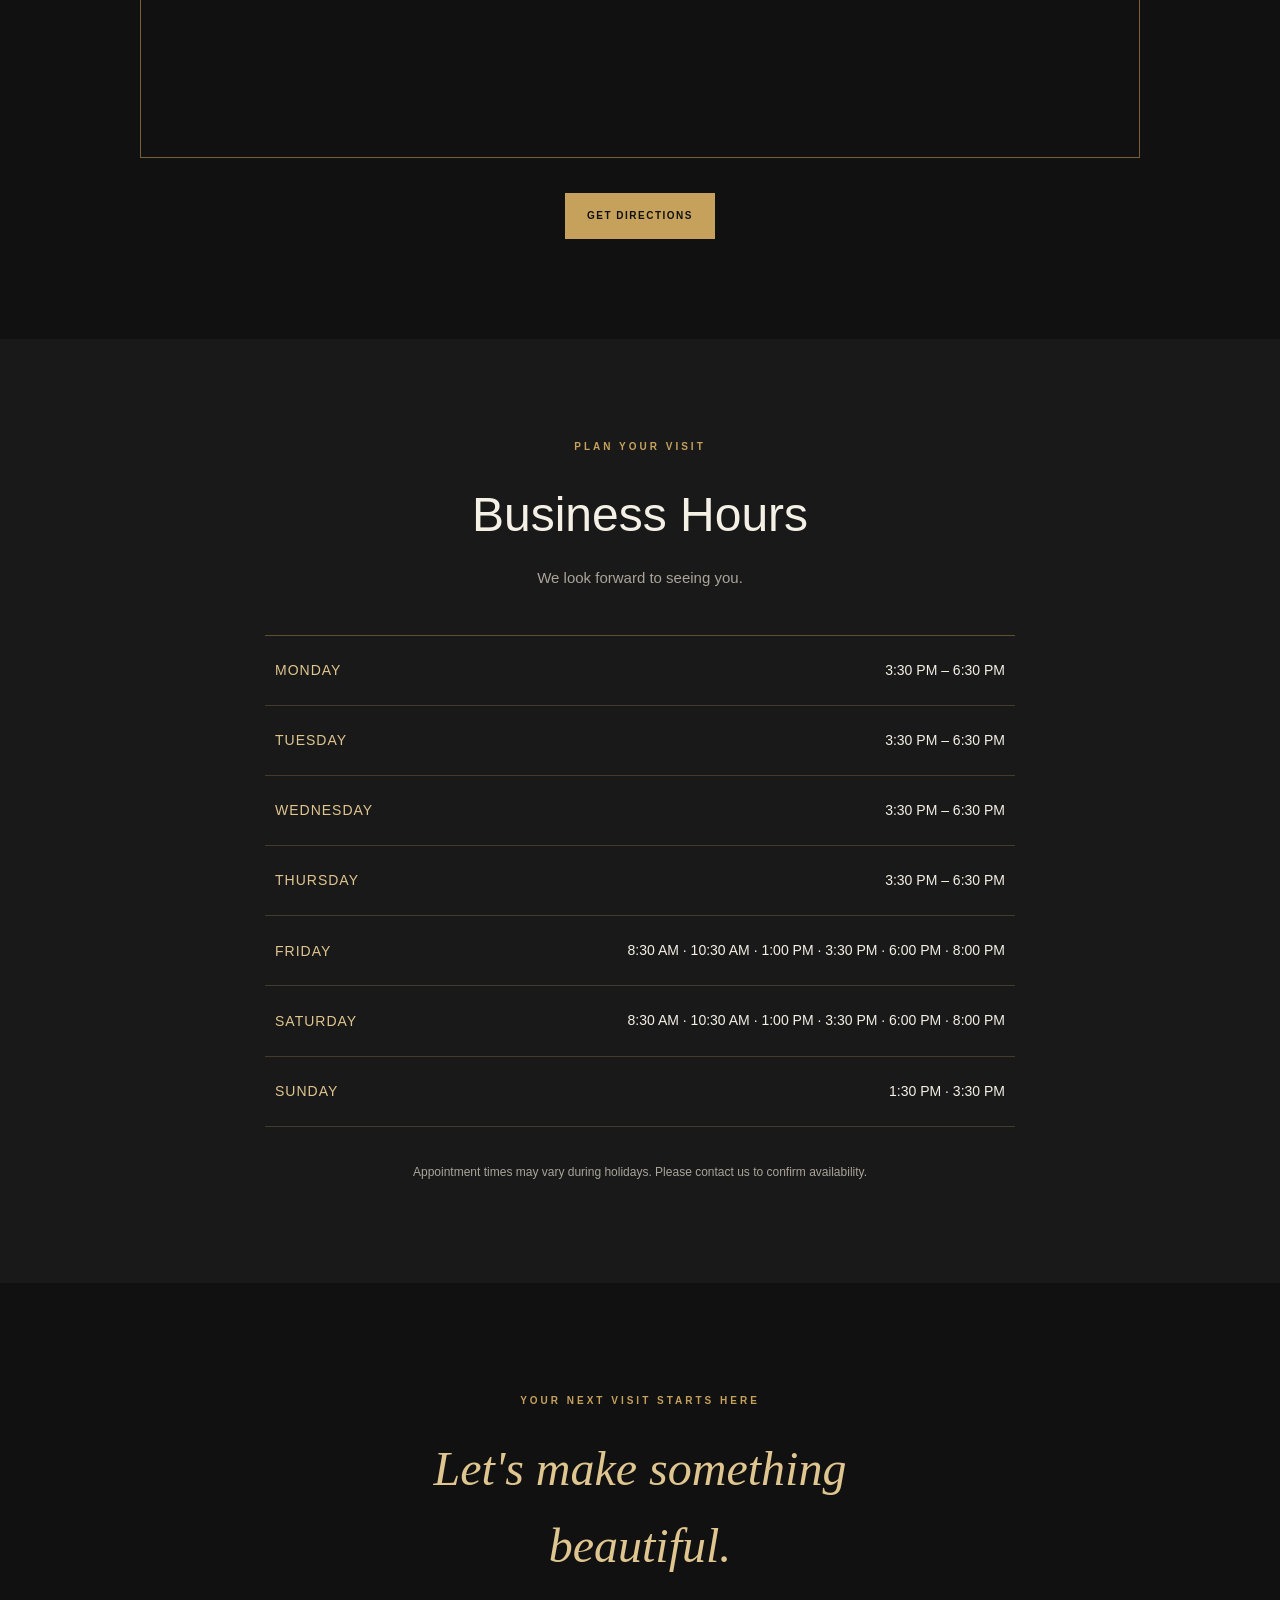
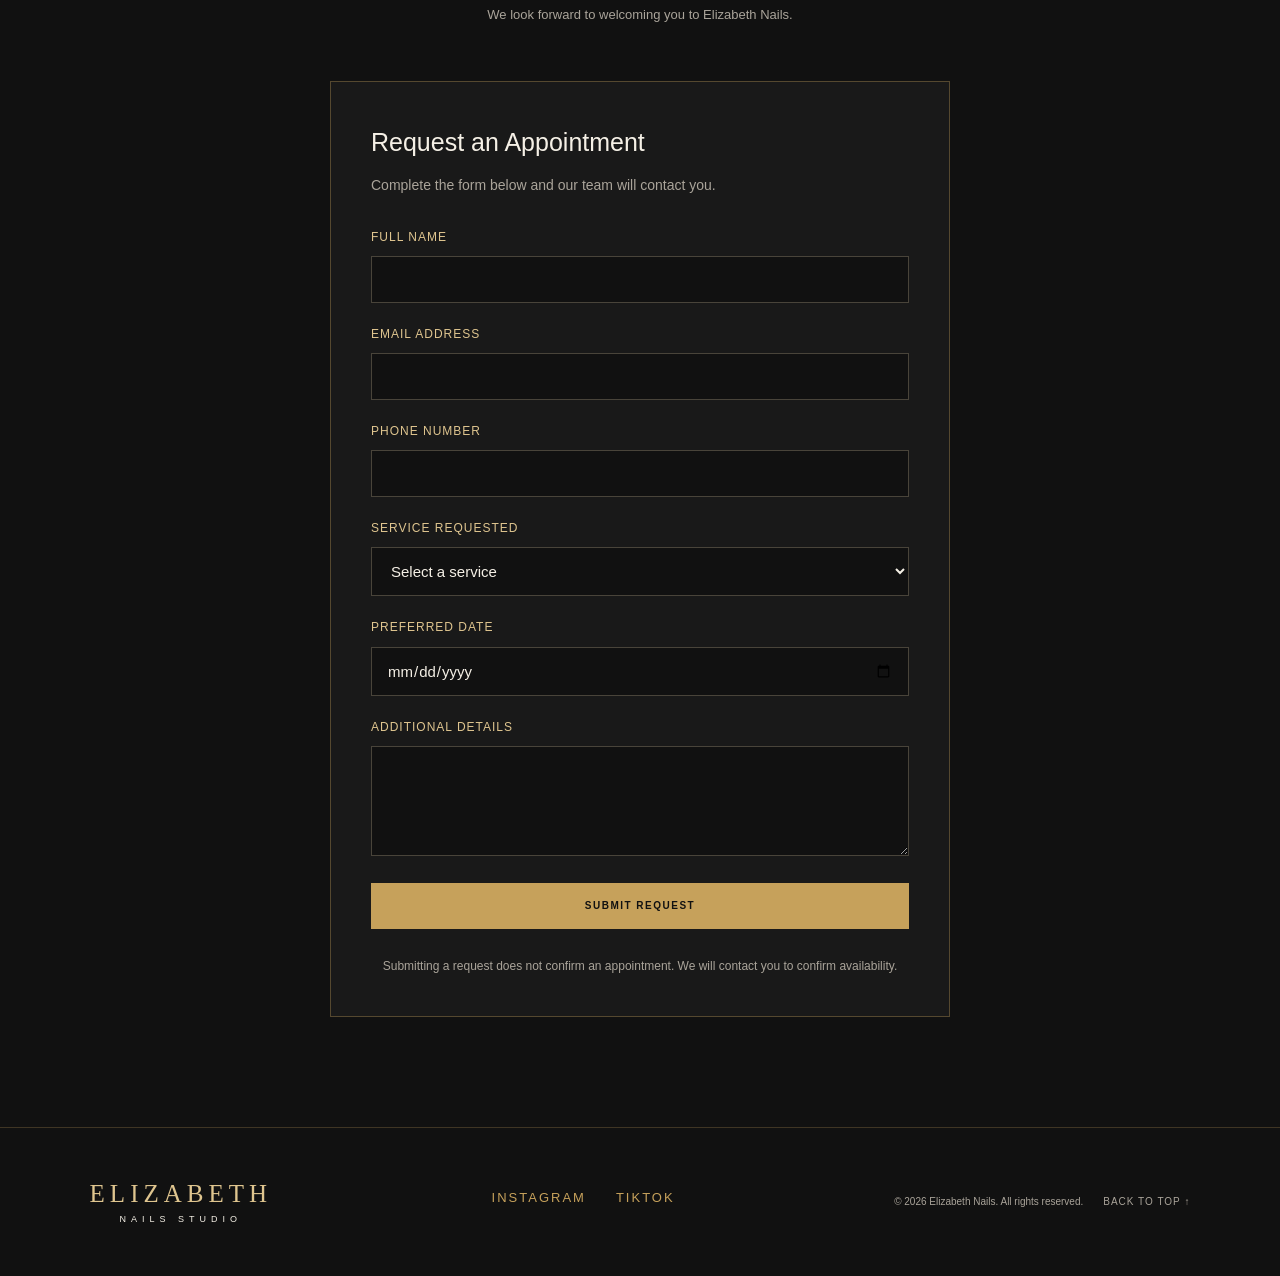
==== commit 3599b6f3: "add favicon, SEO and socail metadata" ====
--- a/index.html
+++ b/index.html
@@ -6,11 +6,27 @@
     <meta name="viewport" content="width=device-width, initial-scale=1.0">
 
     <meta name="description"
-        content="Elizabeth Nails Studio. Discover beautiful nail artistry and personalized nail care.">
+        content="Discover Elizabeth Nails in Buford, Georgia. Explore beautiful nail artistry, personalized nail care, manicures, pedicures, and appointment availability.">
+    <meta property="og:type" content="website">
+    <meta property="og:title" content="Elizabeth Nails | Nail Studio in Buford, GA">
+    <meta property="og:description" content="Discover Elizabeth Nails in Buford, Georgia. Explore beautiful nail artistry and personalized nail care.">
+    <meta property="og:url" content="https://elizabeth-nails.netlify.app/">
+    <meta property="og:site_name" content="Elizabeth Nails">
+    <meta name="twitter:card" content="summary_large_image">
+    <meta name="twitter:title" content="Elizabeth Nails | Nail Studio in Buford, GA">
+    <meta name="twitter:description" content="Discover Elizabeth Nails in Buford, Georgia. Explore beautiful nail artistry and personalized nail care.">
 
     <meta name="theme-color" content="#111111">
 
-    <title>Elizabeth Nails | Nail Studio</title>
+    <meta name="robots" content="index, follow">
+
+    <title>Elizabeth Nails | Nail Studio in Buford, GA</title>
+
+    <link rel="canonical"
+        href="https://elizabeth-nails.netlify.app/">
+
+    <link rel="icon" type="image/png" href="favicon.png">
+    <link rel="alternate icon" type="image/x-icon" href="favicon.ico">
 
     <link rel="stylesheet" href="css/style.css">
     <script src="js/script.js" defer></script>
@@ -30,6 +46,17 @@
             <a href="#services" data-en="Services" data-es="Servicios">Services</a>
             <a href="#gallery" data-en="Gallery" data-es="Galería">Gallery</a>
             <a href="#about" data-en="About" data-es="Nosotros">About</a>
+            <a href="#visit"
+   data-en="Visit Us"
+   data-es="Visítanos">
+    Visit Us
+</a>
+
+<a href="#hours"
+   data-en="Business Hours"
+   data-es="Horario">
+    Business Hours
+</a>
             <a href="#contact" data-en="Contact" data-es="Contacto">Contact</a>
         </nav>
 
@@ -269,6 +296,117 @@
         </a>
 
     </div>
+
+</section>
+
+<!-- VISIT US / LOCATION SECTION -->
+<section class="visit-section" id="visit">
+
+    <p class="eyebrow"
+       data-en="WE LOOK FORWARD TO SEEING YOU"
+       data-es="ESPERAMOS VERTE PRONTO">
+        WE LOOK FORWARD TO SEEING YOU
+    </p>
+
+    <h2 data-en="Visit Elizabeth Nails"
+        data-es="Visita Elizabeth Nails">
+        Visit Elizabeth Nails
+    </h2>
+
+    <p class="visit-address">
+        3635 Morgan Road<br>
+        Buford, GA 30519
+    </p>
+
+    <div class="map-container">
+        <iframe
+            src="https://www.google.com/maps?q=3635%20Morgan%20Road%2C%20Buford%2C%20GA%2030519&output=embed"
+            width="100%"
+            height="400"
+            style="border:0;"
+            allowfullscreen=""
+            loading="lazy"
+            referrerpolicy="no-referrer-when-downgrade"
+            title="Elizabeth Nails Location">
+        </iframe>
+    </div>
+
+    <a
+        href="https://www.google.com/maps/search/?api=1&query=3635%20Morgan%20Road%2C%20Buford%2C%20GA%2030519"
+        target="_blank"
+        rel="noopener noreferrer"
+        class="gold-button"
+        data-en="GET DIRECTIONS"
+        data-es="CÓMO LLEGAR">
+        GET DIRECTIONS
+    </a>
+
+</section>
+
+<!-- BUSINESS HOURS SECTION -->
+<section class="hours-section" id="hours">
+
+    <p class="eyebrow"
+       data-en="PLAN YOUR VISIT"
+       data-es="PLANIFICA TU VISITA">
+        PLAN YOUR VISIT
+    </p>
+
+    <h2 data-en="Business Hours"
+        data-es="Horario de Atención">
+        Business Hours
+    </h2>
+
+    <p class="hours-intro"
+       data-en="We look forward to seeing you."
+       data-es="Esperamos verte pronto.">
+        We look forward to seeing you.
+    </p>
+
+    <div class="hours-container">
+
+        <div class="hours-row">
+            <span data-en="Monday" data-es="Lunes">Monday</span>
+            <span>3:30 PM – 6:30 PM</span>
+        </div>
+
+        <div class="hours-row">
+            <span data-en="Tuesday" data-es="Martes">Tuesday</span>
+            <span>3:30 PM – 6:30 PM</span>
+        </div>
+
+        <div class="hours-row">
+            <span data-en="Wednesday" data-es="Miércoles">Wednesday</span>
+            <span>3:30 PM – 6:30 PM</span>
+        </div>
+
+        <div class="hours-row">
+            <span data-en="Thursday" data-es="Jueves">Thursday</span>
+            <span>3:30 PM – 6:30 PM</span>
+        </div>
+
+        <div class="hours-row">
+            <span data-en="Friday" data-es="Viernes">Friday</span>
+            <span>8:30 AM · 10:30 AM · 1:00 PM · 3:30 PM · 6:00 PM · 8:00 PM</span>
+        </div>
+
+        <div class="hours-row">
+            <span data-en="Saturday" data-es="Sábado">Saturday</span>
+            <span>8:30 AM · 10:30 AM · 1:00 PM · 3:30 PM · 6:00 PM · 8:00 PM</span>
+        </div>
+
+        <div class="hours-row">
+            <span data-en="Sunday" data-es="Domingo">Sunday</span>
+            <span>1:30 PM · 3:30 PM</span>
+        </div>
+
+    </div>
+
+    <p class="hours-note"
+       data-en="Appointment times may vary during holidays. Please contact us to confirm availability."
+       data-es="Los horarios pueden variar durante los días festivos. Contáctanos para confirmar disponibilidad.">
+        Appointment times may vary during holidays. Please contact us to confirm availability.
+    </p>
 
 </section>
 
@@ -317,10 +455,10 @@
 
     <input type="hidden" name="_subject"
            value="Elizabeth Nails - Test Appointment Request">
-
+    <input type="hidden" name="_next"
+            value="https://elizabeth-nails.netlify.app/success.html">
     <input type="hidden" name="_template"
            value="table">
-
     <input type="text" name="_honey"
            style="display:none"
            tabindex="-1"
@@ -437,6 +575,23 @@
         <span class="brand-subtitle">NAILS STUDIO</span>
     </a>
 
+<div class="social-links">
+
+    <a href="https://www.instagram.com/elizabethnails_1/"
+       target="_blank"
+       rel="noopener noreferrer"
+       aria-label="Instagram">
+        Instagram
+    </a>
+
+    <a href="https://www.tiktok.com/@elizabethnails_1"
+       target="_blank"
+       rel="noopener noreferrer"
+       aria-label="TikTok">
+        TikTok
+    </a>
+
+</div>
     <p
        data-en="© 2026 Elizabeth Nails. All rights reserved."
        data-es="© 2026 Elizabeth Nails. Todos los derechos reservados.">
--- a/css/style.css
+++ b/css/style.css
@@ -806,4 +806,179 @@
     .confirmation-card {
         padding: 40px 22px;
     }
+}
+/* =================================
+   VISIT US / LOCATION SECTION
+================================= */
+
+.visit-section {
+    padding: 100px 8%;
+    text-align: center;
+    background: #111111;
+}
+
+.visit-section h2 {
+    color: #f5f0e6;
+    font-size: clamp(32px, 5vw, 48px);
+    font-weight: 400;
+    margin: 20px 0;
+}
+
+.visit-address {
+    color: #aaa49a;
+    font-size: 16px;
+    line-height: 1.9;
+    margin-bottom: 35px;
+}
+
+.map-container {
+    width: 100%;
+    max-width: 1000px;
+    margin: 0 auto 35px;
+    border: 1px solid rgba(198, 161, 91, 0.55);
+    padding: 5px;
+}
+
+.map-container iframe {
+    display: block;
+    width: 100%;
+    height: 400px;
+}
+
+.visit-section .gold-button {
+    display: inline-block;
+    text-decoration: none;
+}
+
+@media (max-width: 700px) {
+
+    .visit-section {
+        padding: 70px 6%;
+    }
+
+    .map-container iframe {
+        height: 320px;
+    }
+
+}
+/* =================================
+   SOCIAL MEDIA LINKS
+================================= */
+
+.social-links {
+    display: flex;
+    justify-content: center;
+    align-items: center;
+    gap: 30px;
+    margin: 30px auto;
+}
+
+.social-links a {
+    color: #c6a15b;
+    text-decoration: none;
+    font-size: 13px;
+    letter-spacing: 2px;
+    text-transform: uppercase;
+    padding-bottom: 6px;
+    border-bottom: 1px solid transparent;
+    transition: all 0.3s ease;
+}
+
+.social-links a:hover {
+    color: #f5f0e6;
+    border-bottom: 1px solid #c6a15b;
+}
+
+@media (max-width: 700px) {
+    .social-links {
+        gap: 24px;
+        flex-wrap: wrap;
+    }
+}
+/* =================================
+   BUSINESS HOURS SECTION
+================================= */
+
+.hours-section {
+    padding: 100px 8%;
+    background: #191919;
+    text-align: center;
+}
+
+.hours-section h2 {
+    color: #f5f0e6;
+    font-size: clamp(32px, 5vw, 48px);
+    font-weight: 400;
+    margin: 20px 0 12px;
+}
+
+.hours-intro {
+    color: #aaa49a;
+    font-size: 15px;
+    margin-bottom: 45px;
+}
+
+.hours-container {
+    max-width: 750px;
+    margin: 0 auto;
+    border-top: 1px solid rgba(198, 161, 91, 0.4);
+}
+
+.hours-row {
+    display: flex;
+    justify-content: space-between;
+    align-items: center;
+    gap: 25px;
+    padding: 22px 10px;
+    border-bottom: 1px solid rgba(198, 161, 91, 0.25);
+    text-align: left;
+}
+
+.hours-row span:first-child {
+    color: #dfc58f;
+    font-size: 14px;
+    letter-spacing: 1px;
+    text-transform: uppercase;
+    min-width: 110px;
+}
+
+.hours-row span:last-child {
+    color: #f5f0e6;
+    font-size: 14px;
+    text-align: right;
+    line-height: 1.8;
+}
+
+.hours-note {
+    max-width: 650px;
+    margin: 35px auto 0;
+    color: #aaa49a;
+    font-size: 12px;
+    line-height: 1.8;
+}
+
+/* MOBILE BUSINESS HOURS */
+
+@media (max-width: 700px) {
+
+    .hours-section {
+        padding: 70px 6%;
+    }
+
+    .hours-row {
+        align-items: flex-start;
+        flex-direction: column;
+        gap: 8px;
+        padding: 18px 5px;
+    }
+
+    .hours-row span:first-child {
+        font-size: 12px;
+    }
+
+    .hours-row span:last-child {
+        text-align: left;
+        font-size: 13px;
+    }
+
 }
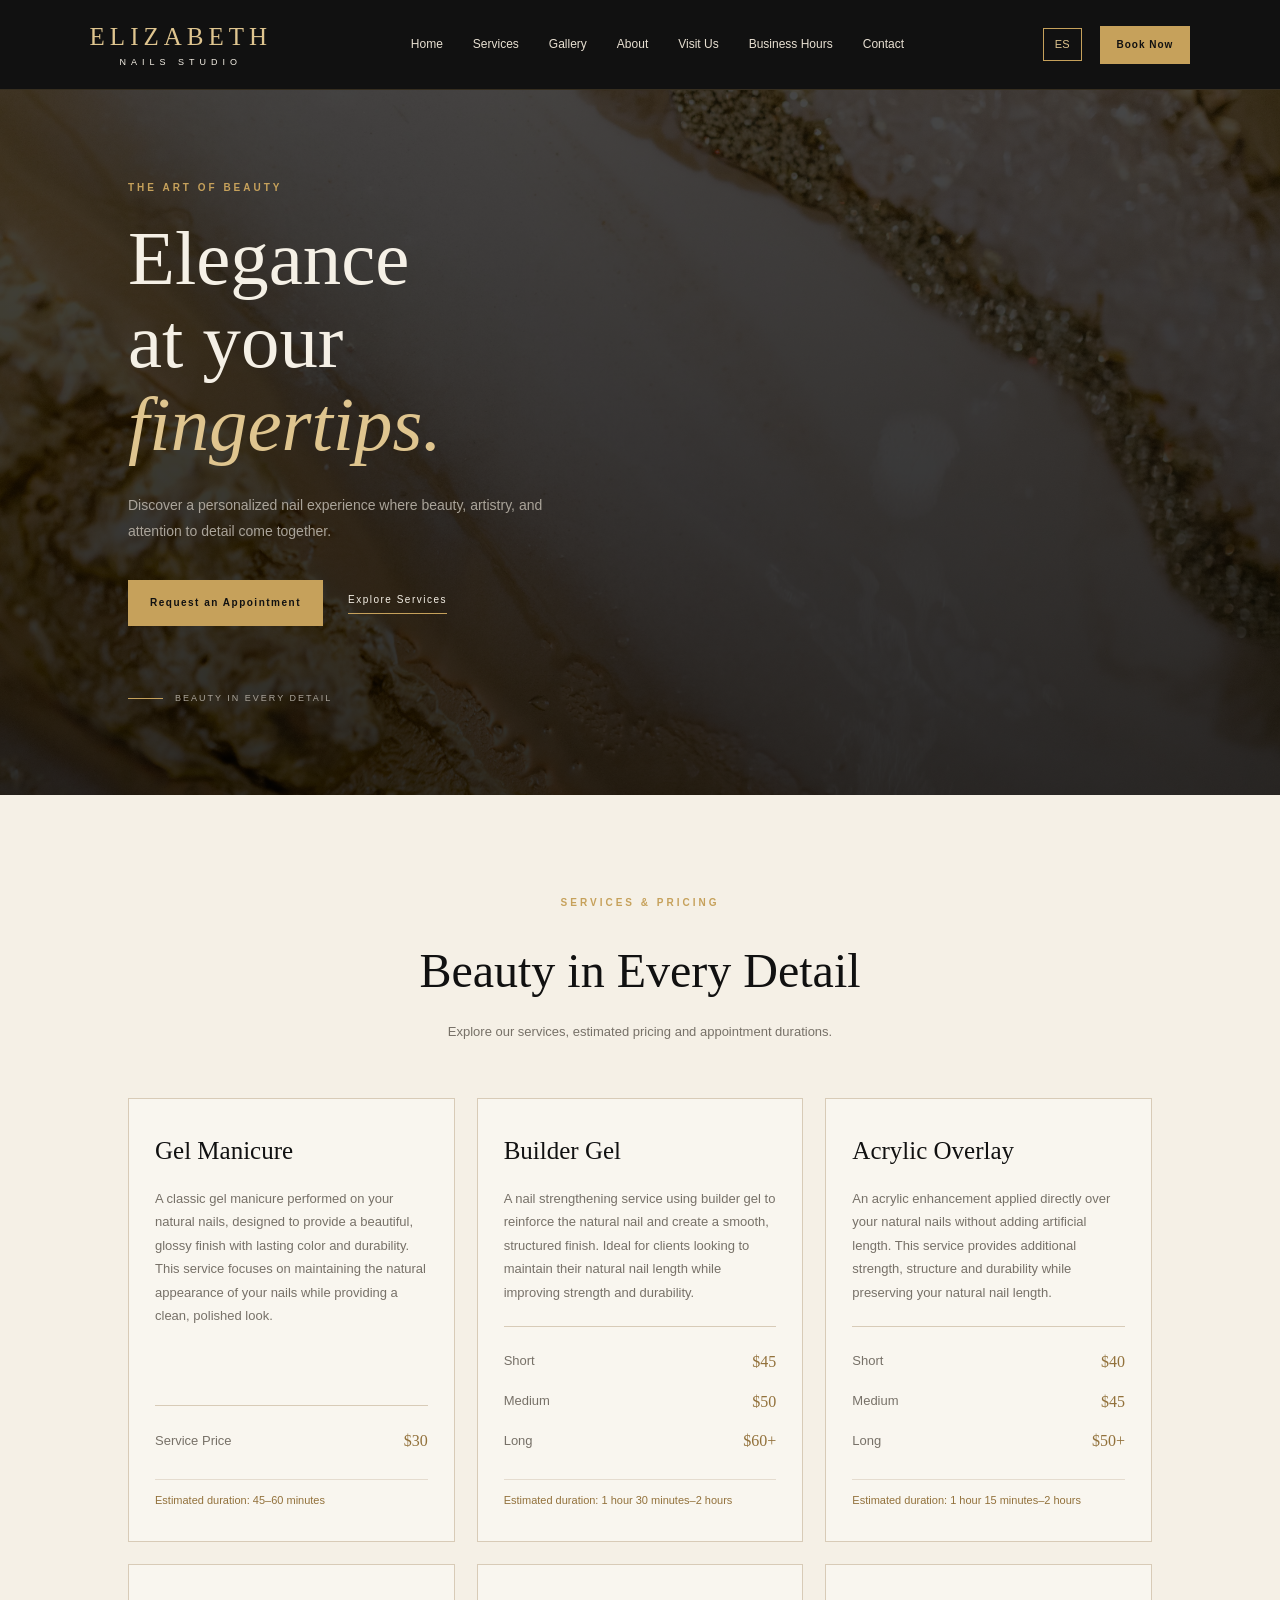
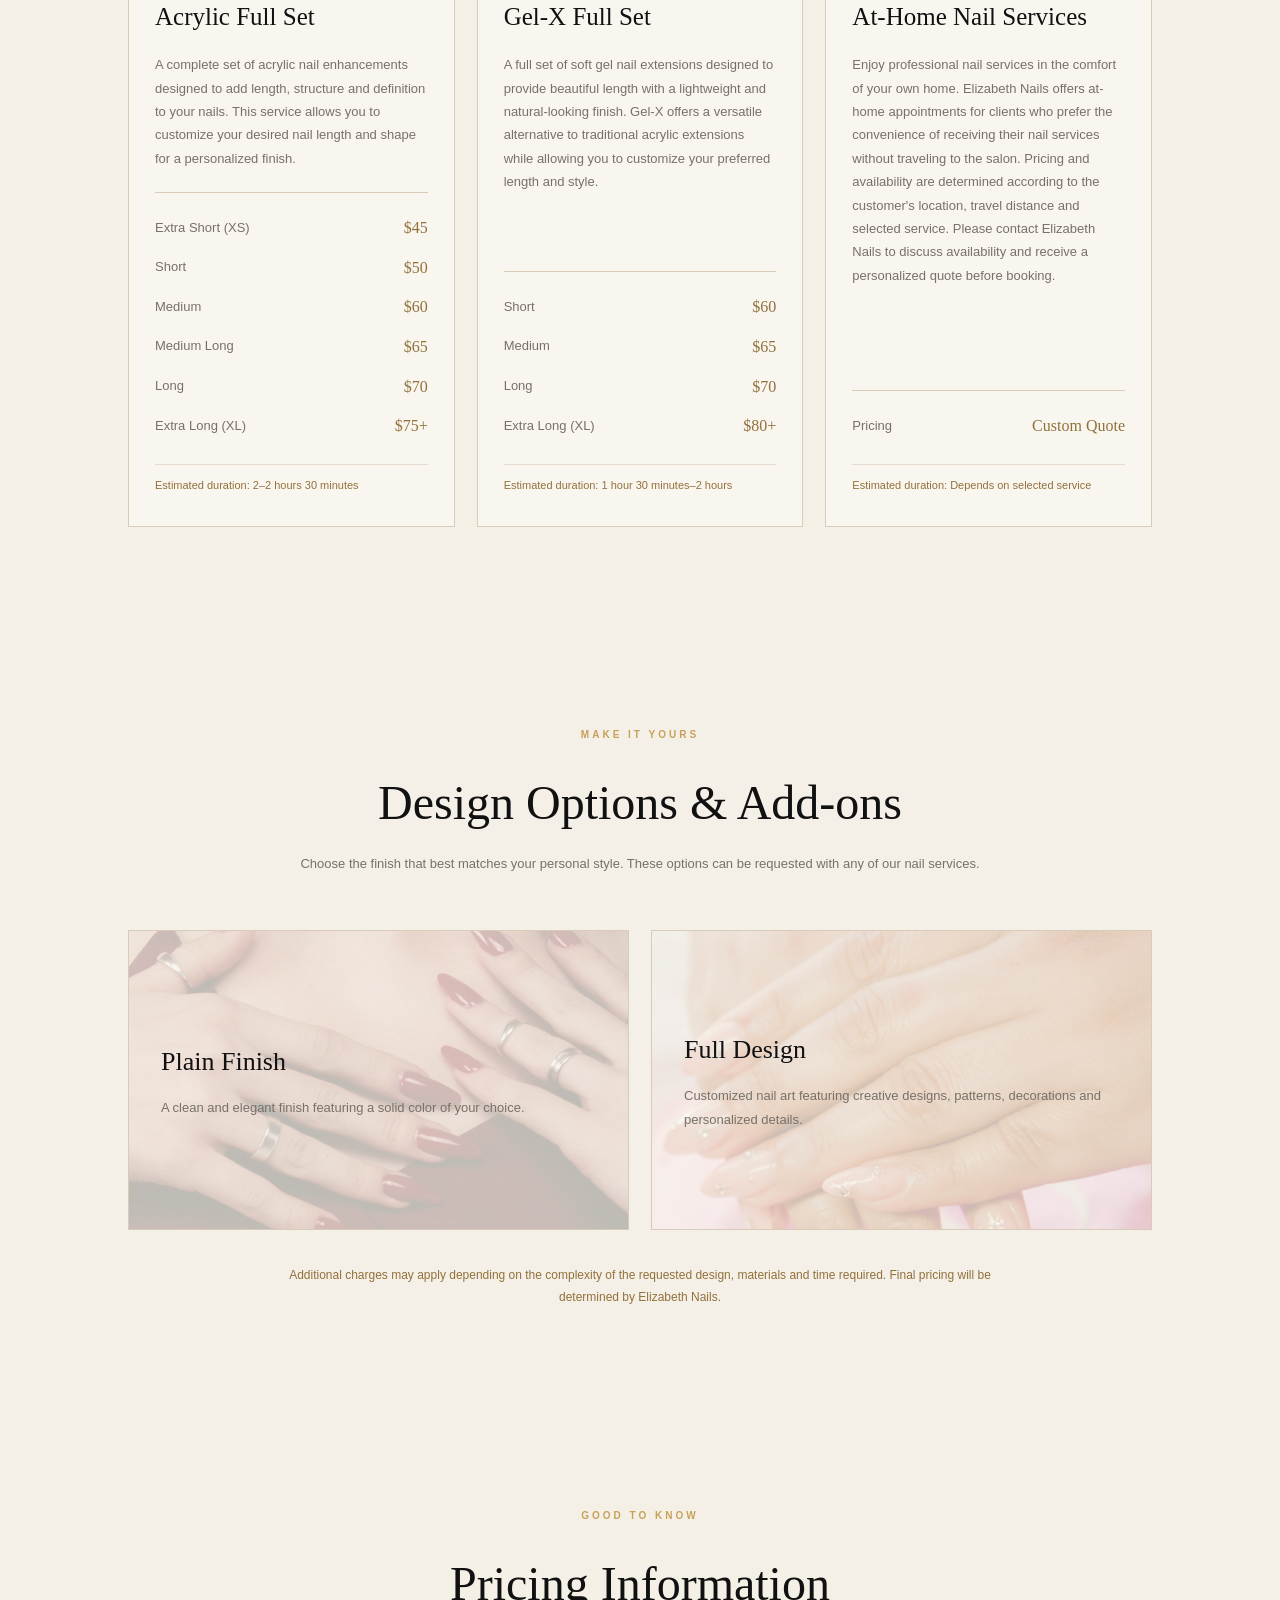
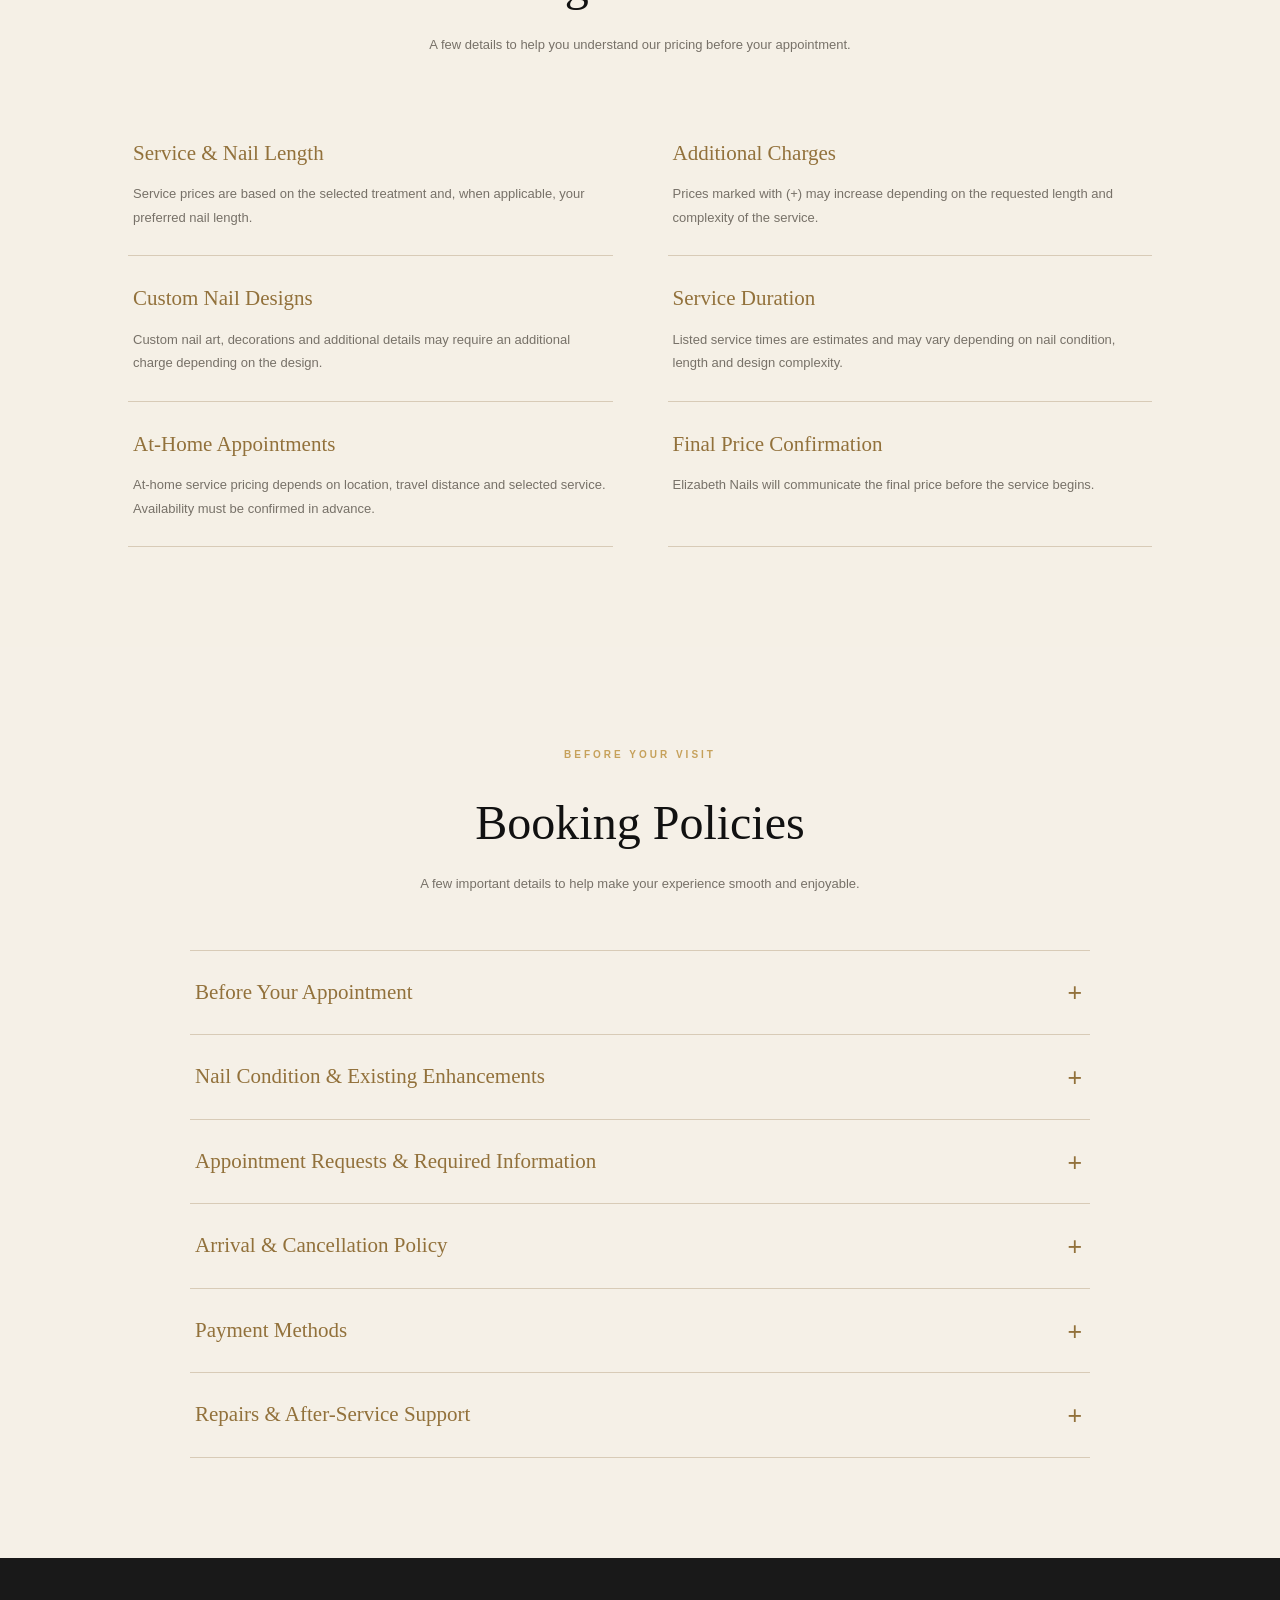
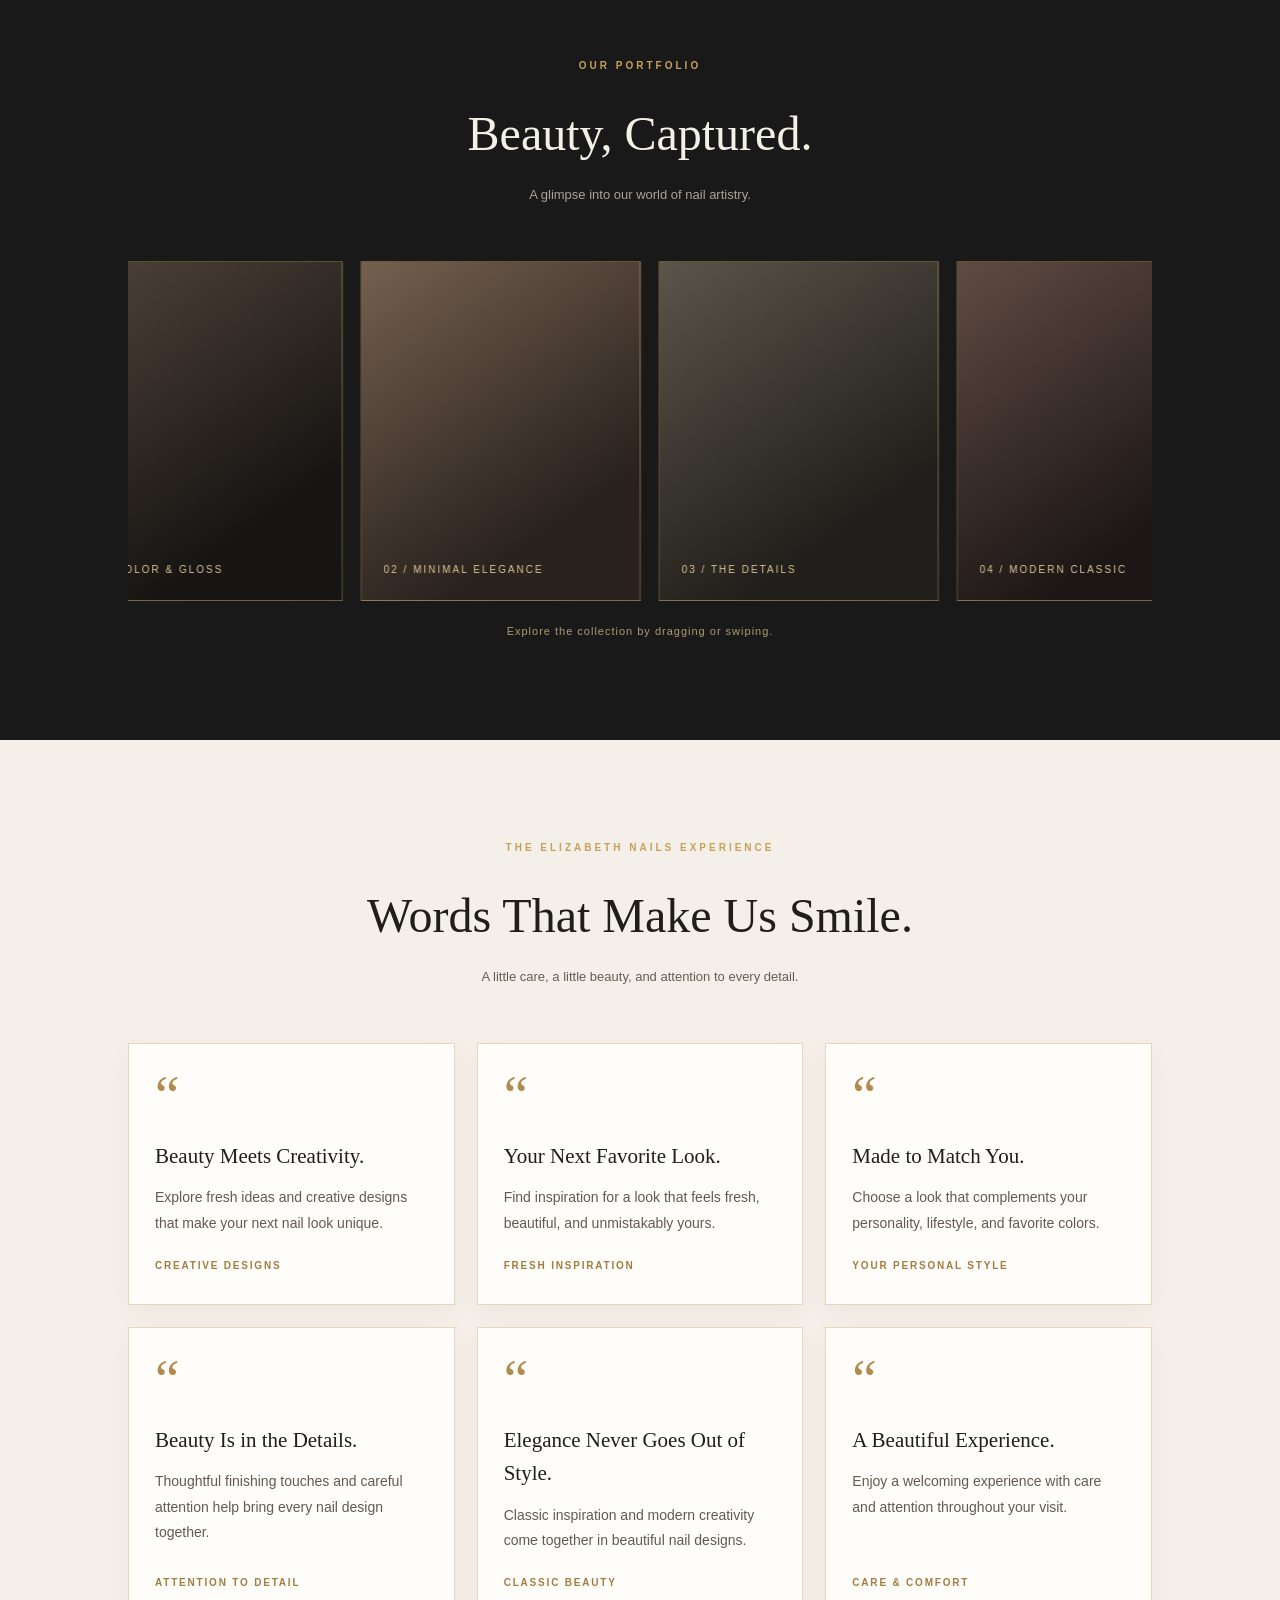
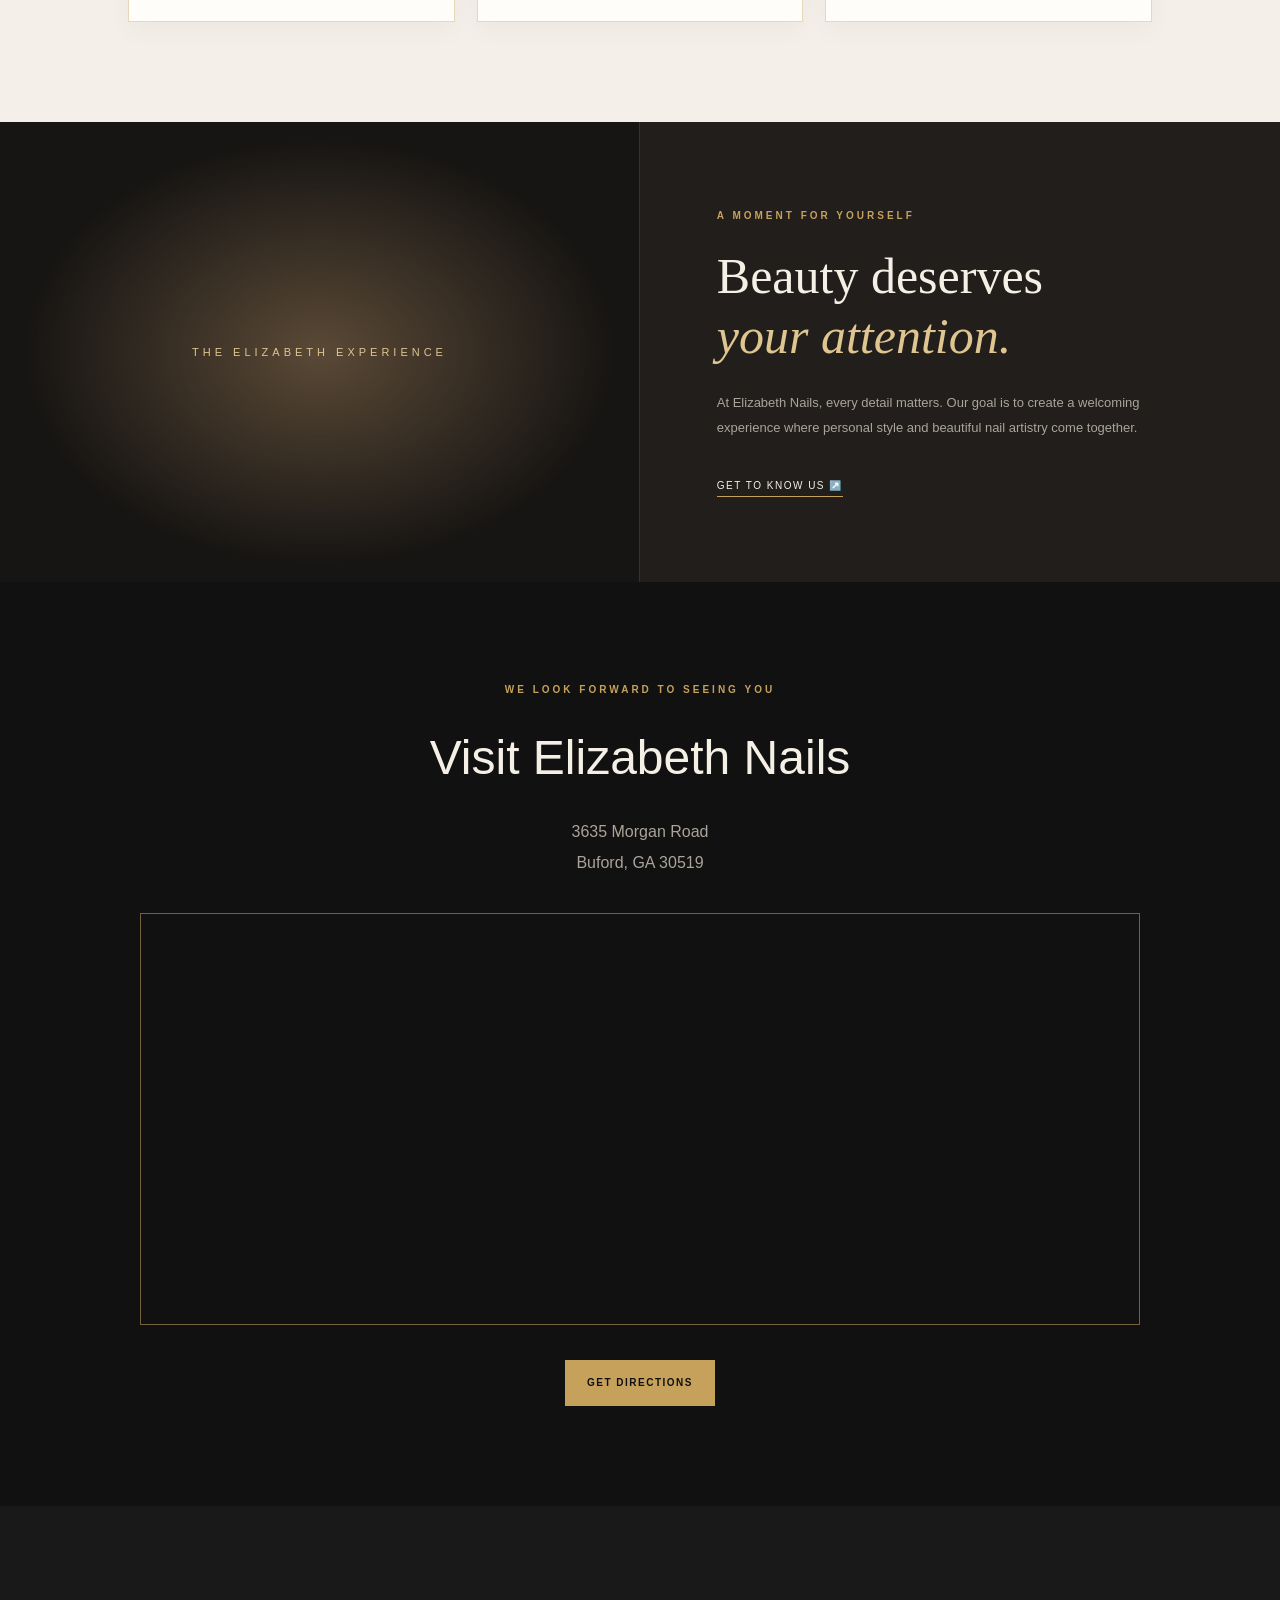
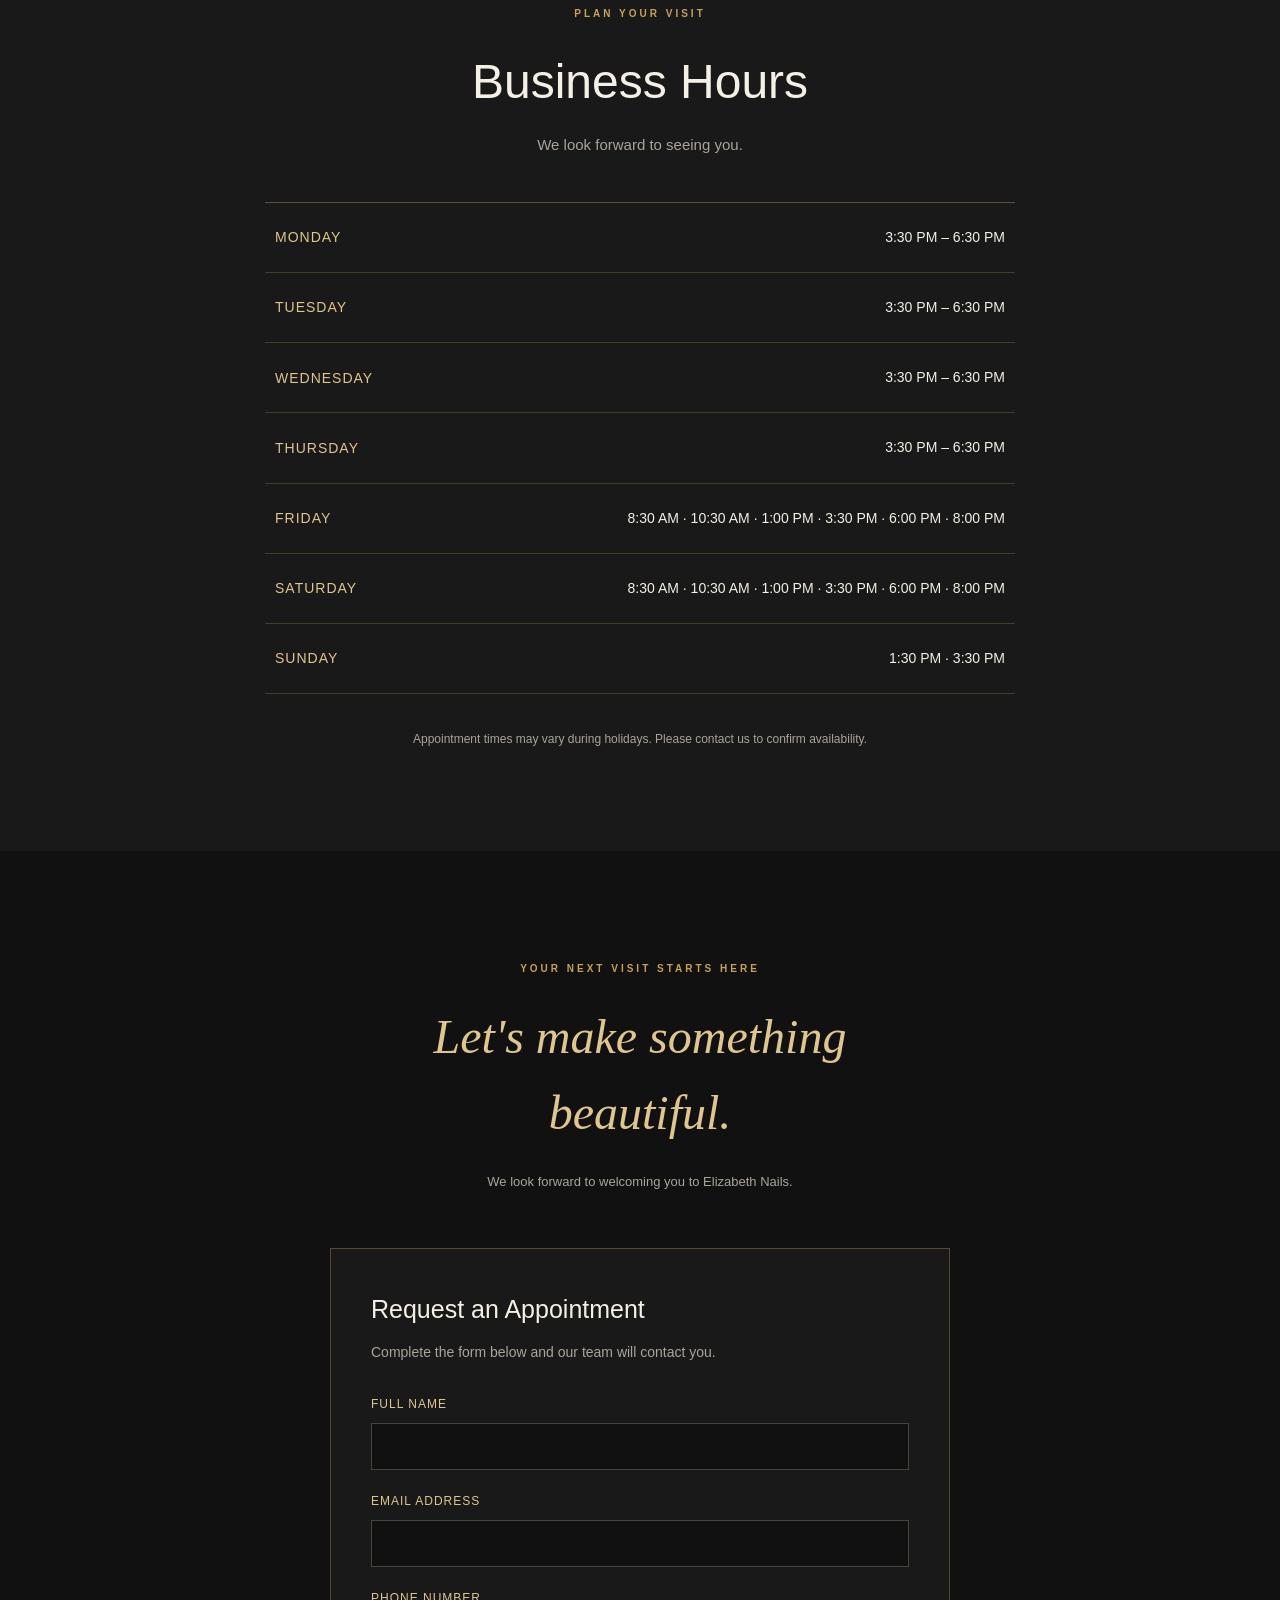
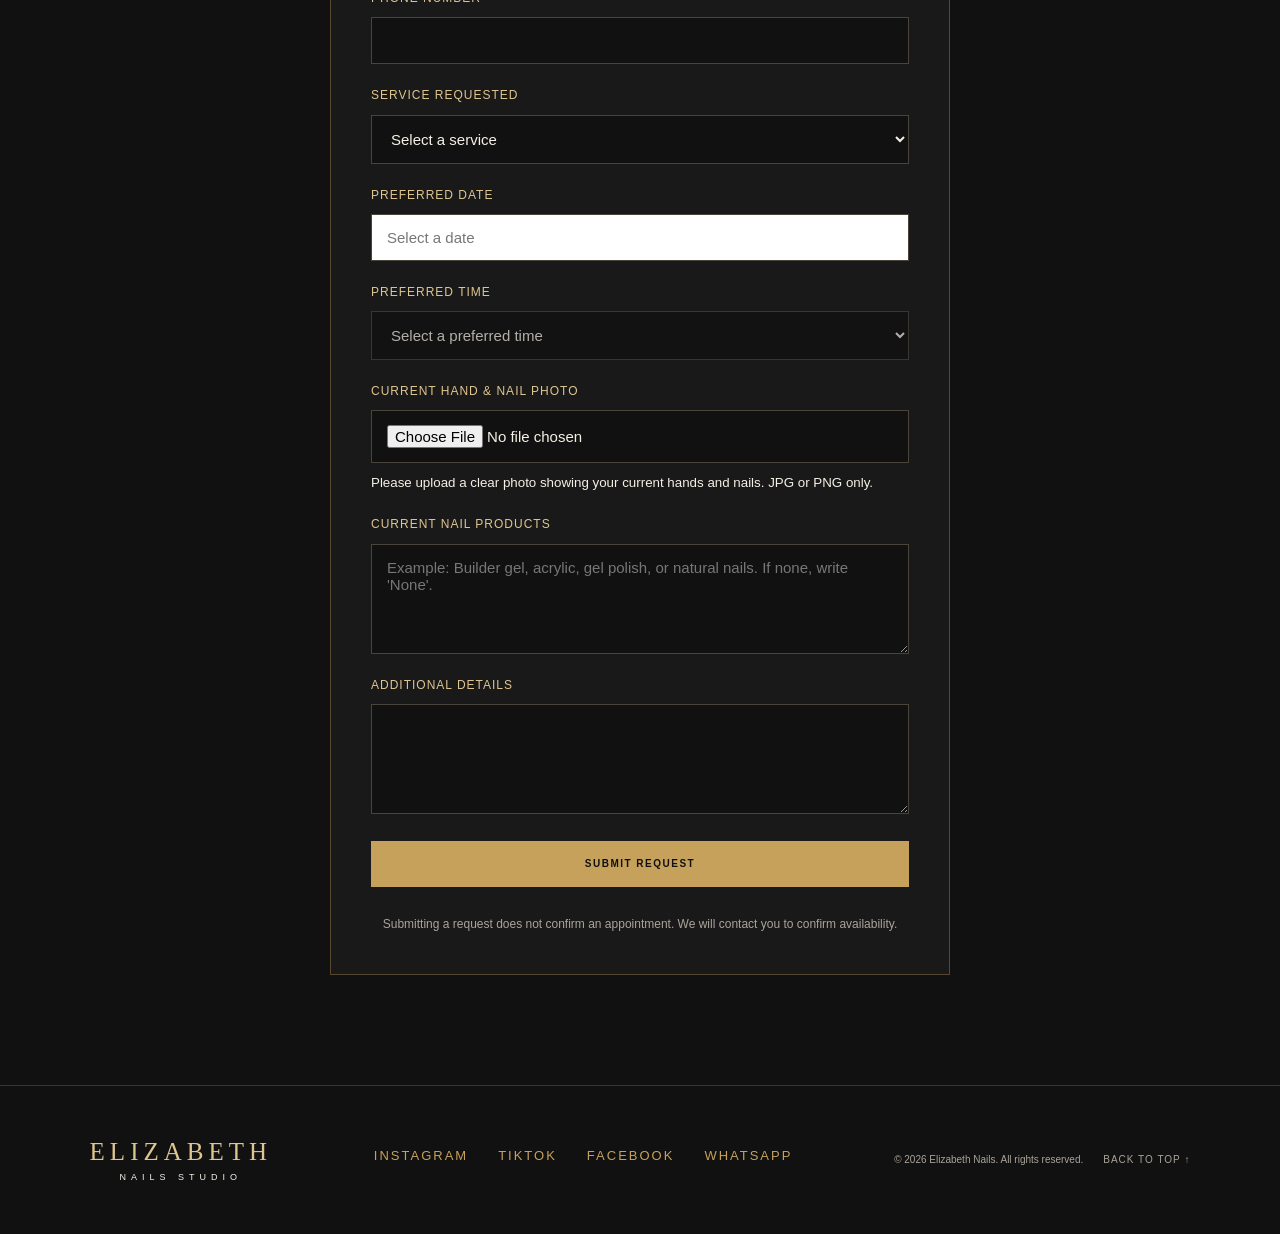
==== commit 46bf65c1: "Add PWA support and update website assets" ====
--- a/index.html
+++ b/index.html
@@ -20,12 +20,15 @@
 
     <meta name="robots" content="index, follow">
 
+    <link rel="manifest" href="manifest.json">
+    <meta name="theme-color" content="#171513">
+
     <title>Elizabeth Nails | Nail Studio in Buford, GA</title>
 
     <link rel="canonical"
         href="https://elizabeth-nails.netlify.app/">
 
-    <link rel="icon" type="image/png" href="favicon.png">
+    <link rel="icon" type="image/svg+xml" href="/favicon.svg">
     <link rel="alternate icon" type="image/x-icon" href="favicon.ico">
 
     <link rel="stylesheet" href="css/style.css">
@@ -86,10 +89,11 @@
                     THE ART OF BEAUTY
                 </p>
 
-                <h1>
-                    Elegance<br>
-                    at your <span>fingertips.</span>
-                </h1>
+                <h1 data-en="Elegance at your fingertips."
+    data-es="Elegancia al alcance de tus manos.">
+    Elegance<br>
+    at your <span>fingertips.</span>
+</h1>
 
                 <p class="hero-description"
                     data-en="Discover a personalized nail experience where beauty, artistry, and attention to detail come together."
@@ -123,21 +127,6 @@
             </div>
 
             <div class="hero-visual">
-                <div class="hero-frame">
-                    <div class="hero-image-placeholder">
-                        <span class="placeholder-number">01</span>
-                        <span class="placeholder-label">
-                            YOUR SIGNATURE NAIL PHOTOGRAPH
-                        </span>
-                    </div>
-                </div>
-
-                <div class="hero-decoration"></div>
-
-                <div class="hero-caption">
-                    <span>ELIZABETH NAILS</span>
-                    <span>EST. STUDIO</span>
-                </div>
             </div>
 
         </section>
@@ -145,66 +134,499 @@
         <!-- SERVICES -->
         <section class="section services-section" id="services">
 
-            <div class="section-heading">
-                <p class="eyebrow"
-                    data-en="WHAT WE OFFER"
-                    data-es="NUESTROS SERVICIOS">
-                    WHAT WE OFFER
-                </p>
-
-                <h2 data-en="The Art of Nail Care"
-                    data-es="El Arte del Cuidado de Uñas">
-                    The Art of Nail Care
-                </h2>
-
-                <p data-en="A little luxury, thoughtfully created for you."
-                   data-es="Un toque de lujo, creado especialmente para ti.">
-                   A little luxury, thoughtfully created for you.
-                </p>
-            </div>
-
-         <div class="service-grid">
-
-    <article class="service-card">
-        <span class="service-number">01</span>
-        <h3 data-en="Manicure" data-es="Manicura">Manicure</h3>
-        <p data-en="Beautifully finished nails with care and precision."
-           data-es="Uñas impecables, cuidadas con precisión y dedicación.">
-           Beautifully finished nails with care and precision.
-        </p>
-        <a href="#contact"
-           data-en="DISCOVER MORE ↗️"
-           data-es="DESCUBRE MÁS ↗️">DISCOVER MORE ↗️</a>
-    </article>
-
-    <article class="service-card">
-        <span class="service-number">02</span>
-        <h3 data-en="Nail Art" data-es="Arte en Uñas">Nail Art</h3>
-        <p data-en="Creative designs that express your personal style."
-           data-es="Diseños creativos que reflejan tu estilo personal.">
-           Creative designs that express your personal style.
-        </p>
-        <a href="#contact"
-           data-en="DISCOVER MORE ↗️"
-           data-es="DESCUBRE MÁS ↗️">DISCOVER MORE ↗️</a>
-    </article>
-
-    <article class="service-card">
-        <span class="service-number">03</span>
-        <h3 data-en="Pedicure" data-es="Pedicura">Pedicure</h3>
-        <p data-en="A relaxing experience with beautiful results."
-           data-es="Una experiencia relajante con resultados hermosos.">
-           A relaxing experience with beautiful results.
-        </p>
-        <a href="#contact"
-           data-en="DISCOVER MORE ↗️"
-           data-es="DESCUBRE MÁS ↗️">DISCOVER MORE ↗️</a>
-    </article>
-
-</div>
-        </section>
-
-        <!-- GALLERY -->
+    <div class="section-heading">
+        <p class="eyebrow"
+           data-en="SERVICES & PRICING"
+           data-es="SERVICIOS Y PRECIOS">
+            SERVICES & PRICING
+        </p>
+
+        <h2 data-en="Beauty in Every Detail"
+            data-es="Belleza en Cada Detalle">
+            Beauty in Every Detail
+        </h2>
+
+        <p data-en="Explore our services, estimated pricing and appointment durations."
+           data-es="Conoce nuestros servicios, precios estimados y duración de las citas.">
+            Explore our services, estimated pricing and appointment durations.
+        </p>
+    </div>
+
+    <div class="service-grid">
+
+        <!-- 01 GEL MANICURE -->
+        <article class="service-card">
+            <span class="service-number">01</span>
+
+            <h3 data-en="Gel Manicure" data-es="Manicura en Gel">
+                Gel Manicure
+            </h3>
+
+            <p data-en="A classic gel manicure performed on your natural nails, designed to provide a beautiful, glossy finish with lasting color and durability. This service focuses on maintaining the natural appearance of your nails while providing a clean, polished look."
+               data-es="Una manicura clásica en gel realizada sobre tus uñas naturales, diseñada para ofrecer un acabado brillante y hermoso, con color duradero y resistencia. Este servicio se enfoca en mantener la apariencia natural de tus uñas con un aspecto limpio y elegante.">
+                A classic gel manicure performed on your natural nails, designed to provide a beautiful, glossy finish with lasting color and durability. This service focuses on maintaining the natural appearance of your nails while providing a clean, polished look.
+            </p>
+
+            <div class="service-pricing">
+                <div class="service-price-row">
+                    <span data-en="Service Price" data-es="Precio del Servicio">Service Price</span>
+                    <strong>$30</strong>
+                </div>
+            </div>
+
+            <p class="service-duration"
+               data-en="Estimated duration: 45–60 minutes"
+               data-es="Duración estimada: 45–60 minutos">
+                Estimated duration: 45–60 minutes
+            </p>
+        </article>
+
+        <!-- 02 BUILDER GEL -->
+        <article class="service-card">
+            <span class="service-number">02</span>
+
+            <h3 data-en="Builder Gel" data-es="Gel Constructor">
+                Builder Gel
+            </h3>
+
+            <p data-en="A nail strengthening service using builder gel to reinforce the natural nail and create a smooth, structured finish. Ideal for clients looking to maintain their natural nail length while improving strength and durability."
+               data-es="Un servicio de fortalecimiento de uñas que utiliza gel constructor para reforzar la uña natural y crear un acabado uniforme y estructurado. Ideal para quienes desean mantener el largo natural de sus uñas mientras mejoran su resistencia y durabilidad.">
+                A nail strengthening service using builder gel to reinforce the natural nail and create a smooth, structured finish. Ideal for clients looking to maintain their natural nail length while improving strength and durability.
+            </p>
+
+            <div class="service-pricing">
+                <div class="service-price-row"><span data-en="Short" data-es="Corto">Short</span><strong>$45</strong></div>
+                <div class="service-price-row"><span data-en="Medium" data-es="Mediano">Medium</span><strong>$50</strong></div>
+                <div class="service-price-row"><span data-en="Long" data-es="Largo">Long</span><strong>$60+</strong></div>
+            </div>
+
+            <p class="service-duration"
+               data-en="Estimated duration: 1 hour 30 minutes–2 hours"
+               data-es="Duración estimada: 1 hora 30 minutos–2 horas">
+                Estimated duration: 1 hour 30 minutes–2 hours
+            </p>
+        </article>
+
+        <!-- 03 ACRYLIC OVERLAY -->
+        <article class="service-card">
+            <span class="service-number">03</span>
+
+            <h3 data-en="Acrylic Overlay" data-es="Recubrimiento Acrílico">
+                Acrylic Overlay
+            </h3>
+
+            <p data-en="An acrylic enhancement applied directly over your natural nails without adding artificial length. This service provides additional strength, structure and durability while preserving your natural nail length."
+               data-es="Una aplicación de acrílico directamente sobre tus uñas naturales, sin añadir largo artificial. Este servicio proporciona mayor resistencia, estructura y durabilidad, conservando el largo natural de tus uñas.">
+                An acrylic enhancement applied directly over your natural nails without adding artificial length. This service provides additional strength, structure and durability while preserving your natural nail length.
+            </p>
+
+            <div class="service-pricing">
+                <div class="service-price-row"><span data-en="Short" data-es="Corto">Short</span><strong>$40</strong></div>
+                <div class="service-price-row"><span data-en="Medium" data-es="Mediano">Medium</span><strong>$45</strong></div>
+                <div class="service-price-row"><span data-en="Long" data-es="Largo">Long</span><strong>$50+</strong></div>
+            </div>
+
+            <p class="service-duration"
+               data-en="Estimated duration: 1 hour 15 minutes–2 hours"
+               data-es="Duración estimada: 1 hora 15 minutos–2 horas">
+                Estimated duration: 1 hour 15 minutes–2 hours
+            </p>
+        </article>
+
+        <!-- 04 ACRYLIC FULL SET -->
+        <article class="service-card">
+            <span class="service-number">04</span>
+
+            <h3 data-en="Acrylic Full Set" data-es="Set Completo de Acrílico">
+                Acrylic Full Set
+            </h3>
+
+            <p data-en="A complete set of acrylic nail enhancements designed to add length, structure and definition to your nails. This service allows you to customize your desired nail length and shape for a personalized finish."
+               data-es="Un set completo de extensiones acrílicas diseñado para añadir largo, estructura y definición a tus uñas. Este servicio te permite personalizar el largo y la forma deseados para lograr un acabado a tu gusto.">
+                A complete set of acrylic nail enhancements designed to add length, structure and definition to your nails. This service allows you to customize your desired nail length and shape for a personalized finish.
+            </p>
+
+            <div class="service-pricing">
+                <div class="service-price-row"><span>Extra Short (XS)</span><strong>$45</strong></div>
+                <div class="service-price-row"><span data-en="Short" data-es="Corto">Short</span><strong>$50</strong></div>
+                <div class="service-price-row"><span data-en="Medium" data-es="Mediano">Medium</span><strong>$60</strong></div>
+                <div class="service-price-row"><span data-en="Medium Long" data-es="Mediano Largo">Medium Long</span><strong>$65</strong></div>
+                <div class="service-price-row"><span data-en="Long" data-es="Largo">Long</span><strong>$70</strong></div>
+                <div class="service-price-row"><span>Extra Long (XL)</span><strong>$75+</strong></div>
+            </div>
+
+            <p class="service-duration"
+               data-en="Estimated duration: 2–2 hours 30 minutes"
+               data-es="Duración estimada: 2–2 horas 30 minutos">
+                Estimated duration: 2–2 hours 30 minutes
+            </p>
+        </article>
+
+        <!-- 05 GEL-X FULL SET -->
+        <article class="service-card">
+            <span class="service-number">05</span>
+
+            <h3 data-en="Gel-X Full Set" data-es="Set Completo Gel-X">
+                Gel-X Full Set
+            </h3>
+
+            <p data-en="A full set of soft gel nail extensions designed to provide beautiful length with a lightweight and natural-looking finish. Gel-X offers a versatile alternative to traditional acrylic extensions while allowing you to customize your preferred length and style."
+               data-es="Un set completo de extensiones de gel suave diseñado para ofrecer un largo hermoso con un acabado ligero y de apariencia natural. Gel-X ofrece una alternativa versátil a las extensiones acrílicas tradicionales, permitiéndote personalizar el largo y estilo que prefieras.">
+                A full set of soft gel nail extensions designed to provide beautiful length with a lightweight and natural-looking finish. Gel-X offers a versatile alternative to traditional acrylic extensions while allowing you to customize your preferred length and style.
+            </p>
+
+            <div class="service-pricing">
+                <div class="service-price-row"><span data-en="Short" data-es="Corto">Short</span><strong>$60</strong></div>
+                <div class="service-price-row"><span data-en="Medium" data-es="Mediano">Medium</span><strong>$65</strong></div>
+                <div class="service-price-row"><span data-en="Long" data-es="Largo">Long</span><strong>$70</strong></div>
+                <div class="service-price-row"><span>Extra Long (XL)</span><strong>$80+</strong></div>
+            </div>
+
+            <p class="service-duration"
+               data-en="Estimated duration: 1 hour 30 minutes–2 hours"
+               data-es="Duración estimada: 1 hora 30 minutos–2 horas">
+                Estimated duration: 1 hour 30 minutes–2 hours
+            </p>
+        </article>
+
+        <!-- 06 AT-HOME SERVICES -->
+        <article class="service-card">
+            <span class="service-number">06</span>
+
+            <h3 data-en="At-Home Nail Services" data-es="Servicios de Uñas a Domicilio">
+                At-Home Nail Services
+            </h3>
+
+            <p data-en="Enjoy professional nail services in the comfort of your own home. Elizabeth Nails offers at-home appointments for clients who prefer the convenience of receiving their nail services without traveling to the salon. Pricing and availability are determined according to the customer's location, travel distance and selected service. Please contact Elizabeth Nails to discuss availability and receive a personalized quote before booking."
+               data-es="Disfruta de servicios profesionales de uñas en la comodidad de tu hogar. Elizabeth Nails ofrece citas a domicilio para quienes prefieren recibir sus servicios sin tener que desplazarse al salón. Los precios y la disponibilidad dependen de la ubicación del cliente, la distancia del viaje y el servicio seleccionado. Comunícate con Elizabeth Nails para consultar disponibilidad y recibir una cotización personalizada antes de reservar.">
+                Enjoy professional nail services in the comfort of your own home. Elizabeth Nails offers at-home appointments for clients who prefer the convenience of receiving their nail services without traveling to the salon. Pricing and availability are determined according to the customer's location, travel distance and selected service. Please contact Elizabeth Nails to discuss availability and receive a personalized quote before booking.
+            </p>
+
+            <div class="service-pricing">
+                <div class="service-price-row">
+                    <span data-en="Pricing" data-es="Precio">Pricing</span>
+                    <strong data-en="Custom Quote" data-es="Cotización Personalizada">Custom Quote</strong>
+                </div>
+            </div>
+
+            <p class="service-duration"
+               data-en="Estimated duration: Depends on selected service"
+               data-es="Duración estimada: Depende del servicio seleccionado">
+                Estimated duration: Depends on selected service
+            </p>
+        </article>
+
+    </div>
+</section>
+
+<!-- DESIGN OPTIONS & ADD-ONS -->
+<section class="section design-options-section" id="design-options">
+
+    <div class="section-heading">
+        <p class="eyebrow"
+           data-en="MAKE IT YOURS"
+           data-es="HAZLO A TU ESTILO">
+            MAKE IT YOURS
+        </p>
+
+        <h2 data-en="Design Options & Add-ons"
+            data-es="Opciones de Diseño y Extras">
+            Design Options & Add-ons
+        </h2>
+
+        <p data-en="Choose the finish that best matches your personal style. These options can be requested with any of our nail services."
+           data-es="Elige el acabado que mejor refleje tu estilo personal. Puedes solicitar estas opciones con cualquiera de nuestros servicios de uñas.">
+            Choose the finish that best matches your personal style. These options can be requested with any of our nail services.
+        </p>
+    </div>
+
+    <div class="design-options-grid">
+
+        <article class="design-option-card">
+            <h3 data-en="Plain Finish"
+                data-es="Acabado Sencillo">
+                Plain Finish
+            </h3>
+
+            <p data-en="A clean and elegant finish featuring a solid color of your choice."
+               data-es="Un acabado limpio y elegante con un color sólido de tu elección.">
+                A clean and elegant finish featuring a solid color of your choice.
+            </p>
+        </article>
+
+        <article class="design-option-card">
+            <h3 data-en="Full Design"
+                data-es="Diseño Completo">
+                Full Design
+            </h3>
+
+            <p data-en="Customized nail art featuring creative designs, patterns, decorations and personalized details."
+               data-es="Arte personalizado para uñas con diseños creativos, patrones, decoraciones y detalles especiales.">
+                Customized nail art featuring creative designs, patterns, decorations and personalized details.
+            </p>
+        </article>
+
+    </div>
+
+    <p class="design-pricing-note"
+       data-en="Additional charges may apply depending on the complexity of the requested design, materials and time required. Final pricing will be determined by Elizabeth Nails."
+       data-es="Pueden aplicarse cargos adicionales según la complejidad del diseño solicitado, los materiales y el tiempo necesario. Elizabeth Nails determinará el precio final.">
+        Additional charges may apply depending on the complexity of the requested design, materials and time required. Final pricing will be determined by Elizabeth Nails.
+    </p>
+
+</section>
+
+<!-- GENERAL PRICING INFORMATION -->
+<section class="section pricing-info-section" id="pricing-info">
+
+    <div class="section-heading">
+        <p class="eyebrow"
+           data-en="GOOD TO KNOW"
+           data-es="INFORMACIÓN IMPORTANTE">
+            GOOD TO KNOW
+        </p>
+
+        <h2 data-en="Pricing Information"
+            data-es="Información de Precios">
+            Pricing Information
+        </h2>
+
+        <p data-en="A few details to help you understand our pricing before your appointment."
+           data-es="Algunos detalles para ayudarte a comprender nuestros precios antes de tu cita.">
+            A few details to help you understand our pricing before your appointment.
+        </p>
+    </div>
+
+    <div class="pricing-info-list">
+
+        <article class="pricing-info-item">
+            <h3 data-en="Service & Nail Length"
+                data-es="Servicio y Largo de Uñas">
+                Service & Nail Length
+            </h3>
+            <p data-en="Service prices are based on the selected treatment and, when applicable, your preferred nail length."
+               data-es="Los precios dependen del tratamiento seleccionado y, cuando corresponda, del largo de uñas que prefieras.">
+                Service prices are based on the selected treatment and, when applicable, your preferred nail length.
+            </p>
+        </article>
+
+        <article class="pricing-info-item">
+            <h3 data-en="Additional Charges"
+                data-es="Cargos Adicionales">
+                Additional Charges
+            </h3>
+            <p data-en="Prices marked with (+) may increase depending on the requested length and complexity of the service."
+               data-es="Los precios marcados con (+) pueden aumentar según el largo solicitado y la complejidad del servicio.">
+                Prices marked with (+) may increase depending on the requested length and complexity of the service.
+            </p>
+        </article>
+
+        <article class="pricing-info-item">
+            <h3 data-en="Custom Nail Designs"
+                data-es="Diseños Personalizados">
+                Custom Nail Designs
+            </h3>
+            <p data-en="Custom nail art, decorations and additional details may require an additional charge depending on the design."
+               data-es="El arte personalizado, las decoraciones y los detalles adicionales pueden tener un costo extra según el diseño.">
+                Custom nail art, decorations and additional details may require an additional charge depending on the design.
+            </p>
+        </article>
+
+        <article class="pricing-info-item">
+            <h3 data-en="Service Duration"
+                data-es="Duración del Servicio">
+                Service Duration
+            </h3>
+            <p data-en="Listed service times are estimates and may vary depending on nail condition, length and design complexity."
+               data-es="Los tiempos indicados son estimados y pueden variar según la condición de las uñas, el largo y la complejidad del diseño.">
+                Listed service times are estimates and may vary depending on nail condition, length and design complexity.
+            </p>
+        </article>
+
+        <article class="pricing-info-item">
+            <h3 data-en="At-Home Appointments"
+                data-es="Citas a Domicilio">
+                At-Home Appointments
+            </h3>
+            <p data-en="At-home service pricing depends on location, travel distance and selected service. Availability must be confirmed in advance."
+               data-es="El precio de los servicios a domicilio depende de la ubicación, la distancia y el servicio seleccionado. La disponibilidad debe confirmarse con anticipación.">
+                At-home service pricing depends on location, travel distance and selected service. Availability must be confirmed in advance.
+            </p>
+        </article>
+
+        <article class="pricing-info-item">
+            <h3 data-en="Final Price Confirmation"
+                data-es="Confirmación del Precio Final">
+                Final Price Confirmation
+            </h3>
+            <p data-en="Elizabeth Nails will communicate the final price before the service begins."
+               data-es="Elizabeth Nails comunicará el precio final antes de comenzar el servicio.">
+                Elizabeth Nails will communicate the final price before the service begins.
+            </p>
+        </article>
+
+    </div>
+
+</section>
+
+<!-- BOOKING POLICIES -->
+<section class="section booking-policies-section" id="booking-policies">
+
+    <div class="section-heading">
+        <p class="eyebrow"
+           data-en="BEFORE YOUR VISIT"
+           data-es="ANTES DE TU VISITA">
+            BEFORE YOUR VISIT
+        </p>
+
+        <h2 data-en="Booking Policies"
+            data-es="Políticas de Reservación">
+            Booking Policies
+        </h2>
+
+        <p data-en="A few important details to help make your experience smooth and enjoyable."
+           data-es="Algunos detalles importantes para que tu experiencia sea agradable y sin inconvenientes.">
+            A few important details to help make your experience smooth and enjoyable.
+        </p>
+    </div>
+
+    <div class="booking-policy-list">
+
+        <details class="booking-policy-item">
+            <summary data-en="Before Your Appointment"
+                     data-es="Antes de tu Cita">
+                Before Your Appointment
+            </summary>
+            <div class="booking-policy-content">
+                <ul>
+                    <li data-en="Please arrive with bare, natural nails unless a fill or soak-off has been booked in advance."
+                        data-es="Por favor, llega con las uñas naturales y sin productos, a menos que hayas reservado un relleno o retiro con anticipación.">
+                        Please arrive with bare, natural nails unless a fill or soak-off has been booked in advance.
+                    </li>
+                    <li data-en="Please include an inspiration photo if you have a specific design in mind."
+                        data-es="Incluye una foto de inspiración si tienes un diseño específico en mente.">
+                        Please include an inspiration photo if you have a specific design in mind.
+                    </li>
+                    <li data-en="Please do not bring additional guests to your appointment."
+                        data-es="Por favor, no traigas acompañantes a tu cita.">
+                        Please do not bring additional guests to your appointment.
+                    </li>
+                </ul>
+            </div>
+        </details>
+
+        <details class="booking-policy-item">
+            <summary data-en="Nail Condition & Existing Enhancements"
+                     data-es="Condición de las Uñas y Productos Existentes">
+                Nail Condition & Existing Enhancements
+            </summary>
+            <div class="booking-policy-content">
+                <ul>
+                    <li data-en="Existing enhancements applied by another nail technician cannot be filled."
+                        data-es="No se realizan rellenos sobre productos aplicados por otra técnica de uñas.">
+                        Existing enhancements applied by another nail technician cannot be filled.
+                    </li>
+                    <li data-en="Services are not offered on severely bitten nails."
+                        data-es="No se ofrecen servicios en uñas severamente mordidas.">
+                        Services are not offered on severely bitten nails.
+                    </li>
+                </ul>
+            </div>
+        </details>
+
+        <details class="booking-policy-item">
+            <summary data-en="Appointment Requests & Required Information"
+                     data-es="Solicitudes de Cita e Información Requerida">
+                Appointment Requests & Required Information
+            </summary>
+            <div class="booking-policy-content">
+                <ul>
+                    <li data-en="A clear photo of your hands and current nails must be included with your appointment request."
+                        data-es="Debes incluir una foto clara de tus manos y uñas actuales con tu solicitud de cita.">
+                        A clear photo of your hands and current nails must be included with your appointment request.
+                    </li>
+                    <li data-en="Please describe any existing products on your nails, such as builder gel, acrylic or gel polish."
+                        data-es="Describe los productos que tienes actualmente en las uñas, como builder gel, acrílico o esmalte en gel.">
+                        Please describe any existing products on your nails, such as builder gel, acrylic or gel polish.
+                    </li>
+                    <li data-en="Requests are considered incomplete until the required photo and nail information are received."
+                        data-es="Las solicitudes se consideran incompletas hasta recibir la foto y la información requerida sobre las uñas.">
+                        Requests are considered incomplete until the required photo and nail information are received.
+                    </li>
+                    <li data-en="Appointment requests are not confirmed until Elizabeth reviews and responds to them."
+                        data-es="Las citas no están confirmadas hasta que Elizabeth revise la solicitud y responda.">
+                        Appointment requests are not confirmed until Elizabeth reviews and responds to them.
+                    </li>
+                </ul>
+            </div>
+        </details>
+
+        <details class="booking-policy-item">
+            <summary data-en="Arrival & Cancellation Policy"
+                     data-es="Puntualidad y Cancelaciones">
+                Arrival & Cancellation Policy
+            </summary>
+            <div class="booking-policy-content">
+                <ul>
+                    <li data-en="Please arrive on time for your scheduled appointment."
+                        data-es="Por favor, llega puntualmente a la hora de tu cita.">
+                        Please arrive on time for your scheduled appointment.
+                    </li>
+                    <li data-en="A 10-minute grace period is allowed. Arrivals beyond this period may result in cancellation and forfeiture of the deposit."
+                        data-es="Se permite un período de gracia de 10 minutos. Llegar después de este período puede resultar en la cancelación y la pérdida del depósito.">
+                        A 10-minute grace period is allowed. Arrivals beyond this period may result in cancellation.
+                    </li>
+                </ul>
+            </div>
+        </details>
+
+        <details class="booking-policy-item">
+            <summary data-en="Payment Methods"
+                     data-es="Métodos de Pago">
+                Payment Methods
+            </summary>
+            <div class="booking-policy-content">
+                <ul>
+                    <li data-en="Remaining balances may be paid with cash or Zelle."
+                        data-es="Los saldos restantes pueden pagarse en efectivo o mediante Zelle.">
+                        Remaining balances may be paid with cash or Zelle.
+                    </li>
+                    <li data-en="Apple Pay, credit cards and debit cards are accepted with an additional $2 processing fee."
+                        data-es="Se aceptan Apple Pay y tarjetas de crédito o débito con un cargo adicional de $2 por procesamiento.">
+                        Apple Pay, credit cards and debit cards are accepted with an additional $2 processing fee.
+                    </li>
+                    <li data-en="Cash App is also accepted with an additional $2 processing fee."
+                        data-es="También se acepta Cash App con un cargo adicional de $2 por procesamiento.">
+                        Cash App is also accepted with an additional $2 processing fee.
+                    </li>
+                </ul>
+            </div>
+        </details>
+
+        <details class="booking-policy-item">
+            <summary data-en="Repairs & After-Service Support"
+                     data-es="Reparaciones y Atención Posterior al Servicio">
+                Repairs & After-Service Support
+            </summary>
+            <div class="booking-policy-content">
+                <ul>
+                    <li data-en="If you experience lifting, a broken nail or missing nail art gems within 48 hours of your appointment, please contact Elizabeth Nails."
+                        data-es="Si experimentas levantamiento del producto, una uña rota o pérdida de decoraciones dentro de las 48 horas posteriores a tu cita, comunícate con Elizabeth Nails.">
+                        If you experience lifting, a broken nail or missing nail art gems within 48 hours of your appointment, please contact Elizabeth Nails.
+                    </li>
+                    <li data-en="Eligible repairs within this period will be provided free of charge."
+                        data-es="Las reparaciones que califiquen dentro de este período se realizarán sin costo adicional.">
+                        Eligible repairs within this period will be provided free of charge.
+                    </li>
+                </ul>
+            </div>
+        </details>
+
+    </div>
+
+</section>
+
+     <!-- GALLERY -->
 <section class="section gallery-section" id="gallery">
 
     <div class="section-heading">
@@ -212,7 +634,7 @@
         <p class="eyebrow"
            data-en="OUR PORTFOLIO"
            data-es="NUESTRO PORTAFOLIO">
-           OUR PORTFOLIO
+            OUR PORTFOLIO
         </p>
 
         <h2 data-en="Beauty, Captured."
@@ -222,33 +644,105 @@
 
         <p data-en="A glimpse into our world of nail artistry."
            data-es="Una mirada a nuestro mundo de arte y diseño de uñas.">
-           A glimpse into our world of nail artistry.
-        </p>
-
-    </div>
-
-    <div class="gallery-grid">
-
-        <div class="gallery-placeholder gallery-one">
-            <span data-en="01 / NAIL ART"
-                  data-es="01 / ARTE EN UÑAS">
-                  01 / NAIL ART
-            </span>
+            A glimpse into our world of nail artistry.
+        </p>
+
+    </div>
+
+    <div class="gallery-carousel" id="gallery-carousel"
+         aria-label="Nail design gallery">
+
+        <div class="gallery-track" id="gallery-track">
+
+            <div class="gallery-card gallery-one">
+                <span data-en="01 / COLOR & GLOSS"
+                      data-es="01 / COLOR Y BRILLO">01 / COLOR & GLOSS</span>
+            </div>
+
+            <div class="gallery-card gallery-two">
+                <span data-en="02 / MINIMAL ELEGANCE"
+                      data-es="02 / ELEGANCIA MINIMALISTA">02 / MINIMAL ELEGANCE</span>
+            </div>
+
+            <div class="gallery-card gallery-three">
+                <span data-en="03 / THE DETAILS"
+                      data-es="03 / LOS DETALLES">03 / THE DETAILS</span>
+            </div>
+
+            <div class="gallery-card gallery-four">
+                <span data-en="04 / MODERN CLASSIC"
+                      data-es="04 / CLÁSICO MODERNO">04 / MODERN CLASSIC</span>
+            </div>
+
+            <div class="gallery-card gallery-five">
+                <span data-en="05 / SOFT NEUTRALS"
+                      data-es="05 / TONOS NEUTROS">05 / SOFT NEUTRALS</span>
+            </div>
+
+            <div class="gallery-card gallery-six">
+                <span data-en="06 / GOLDEN TOUCH"
+                      data-es="06 / TOQUE DORADO">06 / GOLDEN TOUCH</span>
+            </div>
+
+            <div class="gallery-card gallery-seven">
+                <span data-en="07 / BOLD BEAUTY"
+                      data-es="07 / BELLEZA ATREVIDA">07 / BOLD BEAUTY</span>
+            </div>
+
+            <div class="gallery-card gallery-eight">
+                <span data-en="08 / TIMELESS STYLE"
+                      data-es="08 / ESTILO ATEMPORAL">08 / TIMELESS STYLE</span>
+            </div>
+
+            <div class="gallery-card gallery-nine">
+                <span data-en="09 / CREATIVE EXPRESSION"
+                      data-es="09 / EXPRESIÓN CREATIVA">09 / CREATIVE EXPRESSION</span>
+            </div>
+
+            <div class="gallery-card gallery-ten">
+                <span data-en="10 / SIGNATURE FINISH"
+                      data-es="10 / ACABADO DISTINTIVO">10 / SIGNATURE FINISH</span>
+            </div>
+
         </div>
 
-        <div class="gallery-placeholder gallery-two">
-            <span data-en="02 / ELEGANCE"
-                  data-es="02 / ELEGANCIA">
-                  02 / ELEGANCE
-            </span>
-        </div>
-
-        <div class="gallery-placeholder gallery-three">
-            <span data-en="03 / DETAIL"
-                  data-es="03 / DETALLES">
-                  03 / DETAIL
-            </span>
-        </div>
+    </div>
+
+    <p class="gallery-hint"
+       data-en="Explore the collection by dragging or swiping."
+       data-es="Explora la colección arrastrando o deslizando.">
+        Explore the collection by dragging or swiping.
+    </p>
+
+</section>
+
+<!-- TESTIMONIALS / BRAND EXPERIENCE -->
+<section class="section testimonials-section" id="testimonials">
+
+    <div class="section-heading">
+
+        <p class="eyebrow"
+           data-en="THE ELIZABETH NAILS EXPERIENCE"
+           data-es="LA EXPERIENCIA ELIZABETH NAILS">
+            THE ELIZABETH NAILS EXPERIENCE
+        </p>
+
+        <h2 data-en="Words That Make Us Smile."
+            data-es="Palabras Que Nos Inspiran.">
+            Words That Make Us Smile.
+        </h2>
+
+        <p data-en="A little care, a little beauty, and attention to every detail."
+           data-es="Un poco de cuidado, un poco de belleza y atención a cada detalle.">
+            A little care, a little beauty, and attention to every detail.
+        </p>
+
+    </div>
+
+    <!-- ROTATING TESTIMONIAL CARDS -->
+    <div class="testimonials-display"
+         id="testimonials-display"
+         aria-label="Elizabeth Nails experience messages">
 
     </div>
 
@@ -450,11 +944,12 @@
         </p>
 
         <form id="appointment-form"
-      action="https://formsubmit.co/Josediaz.development@gmail.com"
-      method="POST">
+      action="https://formsubmit.co/Elizabethnailstudio26@gmail.com"
+      method="POST"
+      enctype="multipart/form-data">
 
     <input type="hidden" name="_subject"
-           value="Elizabeth Nails - Test Appointment Request">
+           value="Elizabeth Nails Studio- New Appointment Request">
     <input type="hidden" name="_next"
             value="https://elizabeth-nails.netlify.app/success.html">
     <input type="hidden" name="_template"
@@ -504,36 +999,137 @@
                 <select id="requested-service"
                         name="service" required>
                     <option value=""
-                            data-en="Select a service"
-                            data-es="Selecciona un servicio">
-                        Select a service
-                    </option>
-                    <option value="Manicure"
-                            data-en="Manicure"
-                            data-es="Manicura">Manicure</option>
-                    <option value="Pedicure"
-                            data-en="Pedicure"
-                            data-es="Pedicura">Pedicure</option>
-                    <option value="Nail Art"
-                            data-en="Nail Art"
-                            data-es="Arte en Uñas">Nail Art</option>
-                    <option value="Other"
-                            data-en="Other / Custom Request"
-                            data-es="Otro / Solicitud Personalizada">
-                        Other / Custom Request
-                    </option>
+        data-en="Select a service"
+        data-es="Selecciona un servicio">
+    Select a service
+</option>
+
+<option value="Gel Manicure"
+        data-en="Gel Manicure"
+        data-es="Manicura en Gel">
+    Gel Manicure
+</option>
+
+<option value="Builder Gel"
+        data-en="Builder Gel"
+        data-es="Gel Constructor">
+    Builder Gel
+</option>
+
+<option value="Acrylic Overlay"
+        data-en="Acrylic Overlay"
+        data-es="Recubrimiento de Acrílico">
+    Acrylic Overlay
+</option>
+
+<option value="Acrylic Full Set"
+        data-en="Acrylic Full Set"
+        data-es="Set Completo de Acrílico">
+    Acrylic Full Set
+</option>
+
+<option value="Gel-X Full Set"
+        data-en="Gel-X Full Set"
+        data-es="Set Completo Gel-X">
+    Gel-X Full Set
+</option>
+
+<option value="At-Home Nail Services"
+        data-en="At-Home Nail Services"
+        data-es="Servicios de Uñas a Domicilio">
+    At-Home Nail Services
+</option>
                 </select>
             </div>
 
+            <div class="form-group calendar-group">
+
+    <label for="appointment-date-display"
+           data-en="Preferred Date"
+           data-es="Fecha Preferida">
+        Preferred Date
+    </label>
+
+    <input type="text"
+           id="appointment-date-display"
+           placeholder="Select a date"
+           data-en-placeholder="Select a date"
+           data-es-placeholder="Selecciona una fecha"
+           readonly
+           required
+           autocomplete="off">
+
+    <input type="hidden"
+           id="appointment-date"
+           name="date">
+
+    <div id="calendar-container" class="calendar-container">
+    </div>
+
+</div>
+
+<div class="form-group">
+    <label for="appointment-time"
+           data-en="Preferred Time"
+           data-es="Hora Preferida">
+        Preferred Time
+    </label>
+
+    <select id="appointment-time"
+            name="time"
+            required>
+        <option value=""
+                data-en="Select a preferred time"
+                data-es="Selecciona una hora">
+            Select a preferred time
+        </option>
+
+        <option value="8:30 AM">8:30 AM</option>
+        <option value="10:30 AM">10:30 AM</option>
+        <option value="1:00 PM">1:00 PM</option>
+        <option value="1:30 PM">1:30 PM</option>
+        <option value="3:30 PM">3:30 PM</option>
+        <option value="6:00 PM">6:00 PM</option>
+        <option value="6:30 PM">6:30 PM</option>
+        <option value="8:00 PM">8:00 PM</option>
+    </select>
+</div>
+
             <div class="form-group">
-                <label for="appointment-date"
-                       data-en="Preferred Date"
-                       data-es="Fecha Preferida">
-                    Preferred Date
-                </label>
-                <input type="date" id="appointment-date"
-                       name="date" required>
-            </div>
+    <label for="nail-photo"
+           data-en="Current Hand & Nail Photo"
+           data-es="Foto Actual de Manos y Uñas">
+        Current Hand & Nail Photo
+    </label>
+
+    <input type="file"
+           id="nail-photo"
+           name="attachment"
+           accept="image/jpeg, image/png"
+           required>
+
+    <small
+        data-en="Please upload a clear photo showing your current hands and nails. JPG or PNG only."
+        data-es="Por favor, sube una foto clara de tus manos y uñas actuales. Solo JPG o PNG.">
+        Please upload a clear photo showing your current hands and nails. JPG or PNG only.
+    </small>
+</div>
+
+<div class="form-group">
+    <label for="existing-products"
+           data-en="Current Nail Products"
+           data-es="Productos Actuales en las Uñas">
+        Current Nail Products
+    </label>
+
+    <textarea id="existing-products"
+              name="existing_products"
+              rows="3"
+              placeholder="Example: Builder gel, acrylic, gel polish, or natural nails. If none, write 'None'."
+              data-en-placeholder="Example: Builder gel, acrylic, gel polish, or natural nails. If none, write 'None'."
+              data-es-placeholder="Ejemplo: Builder gel, acrílico, esmalte en gel o uñas naturales. Si no tienes ninguno, escribe 'Ninguno'."
+              required></textarea>
+</div>
 
             <div class="form-group">
                 <label for="appointment-notes"
@@ -575,27 +1171,42 @@
         <span class="brand-subtitle">NAILS STUDIO</span>
     </a>
 
-<div class="social-links">
-
-    <a href="https://www.instagram.com/elizabethnails_1/"
-       target="_blank"
-       rel="noopener noreferrer"
-       aria-label="Instagram">
-        Instagram
-    </a>
-
-    <a href="https://www.tiktok.com/@elizabethnails_1"
-       target="_blank"
-       rel="noopener noreferrer"
-       aria-label="TikTok">
-        TikTok
-    </a>
-
-</div>
+    <div class="social-links">
+
+        <a href="https://www.instagram.com/elizabethnails_1/"
+           target="_blank"
+           rel="noopener noreferrer"
+           aria-label="Instagram">
+            Instagram
+        </a>
+
+        <a href="https://www.tiktok.com/@elizabethnails_1"
+           target="_blank"
+           rel="noopener noreferrer"
+           aria-label="TikTok">
+            TikTok
+        </a>
+
+        <a href="https://www.facebook.com/share/1Dw6YXwLtE/?mibextid=wwXIfr"
+           target="_blank"
+           rel="noopener noreferrer"
+           aria-label="Facebook">
+            Facebook
+        </a>
+
+        <a href="https://wa.me/17708613869"
+           target="_blank"
+           rel="noopener noreferrer"
+           aria-label="WhatsApp">
+            WhatsApp
+        </a>
+
+    </div>
+
     <p
-       data-en="© 2026 Elizabeth Nails. All rights reserved."
-       data-es="© 2026 Elizabeth Nails. Todos los derechos reservados.">
-       © 2026 Elizabeth Nails. All rights reserved.
+       data-en="©️ 2026 Elizabeth Nails. All rights reserved."
+       data-es="©️ 2026 Elizabeth Nails. Todos los derechos reservados.">
+       ©️ 2026 Elizabeth Nails. All rights reserved.
     </p>
 
     <a href="#home"
--- a/css/style.css
+++ b/css/style.css
@@ -135,6 +135,17 @@
     align-items: center;
     gap: 70px;
     overflow: hidden;
+
+    background:
+        linear-gradient(
+            rgba(0, 0, 0, 0.72),
+            rgba(0, 0, 0, 0.82)
+        ),
+        url("../images/gallery/hero-marble.jpg");
+
+    background-size: cover;
+    background-position: center;
+    background-repeat: no-repeat;
 }
 
 .eyebrow {
@@ -239,9 +250,18 @@
     flex-direction: column;
     justify-content: space-between;
     padding: 25px;
+    background: transparent;
+
     background:
-        radial-gradient(ellipse at 50% 35%, #6b5945 0%, transparent 45%),
-        linear-gradient(145deg, #39312b, #171514 65%, #30251d);
+        linear-gradient(
+            rgba(0, 0, 0, 0.12),
+            rgba(0, 0, 0, 0.25)
+        ),
+        url("../images/gallery/hero-marble.jpg");
+
+    background-size: cover;
+    background-position: center;
+    background-repeat: no-repeat;
 }
 
 .placeholder-number {
@@ -302,7 +322,6 @@
 
 
 /* SERVICES */
-
 .services-section {
     background: var(--ivory);
     color: var(--black);
@@ -314,83 +333,380 @@
 
 .service-grid {
     display: grid;
-    grid-template-columns: repeat(3, 1fr);
-    gap: 20px;
+    grid-template-columns: repeat(3, minmax(0, 1fr));
+    gap: 22px;
+    align-items: stretch;
 }
 
 .service-card {
-    padding: 35px 28px;
+    padding: 32px 26px;
     border: 1px solid #d8cbb7;
-    min-height: 230px;
+    background: rgba(255, 255, 255, 0.35);
+    display: flex;
+    flex-direction: column;
     transition: transform 0.3s ease, border-color 0.3s ease;
 }
 
 .service-card:hover {
-    transform: translateY(-5px);
+    transform: translateY(-4px);
     border-color: var(--gold);
 }
 
 .service-number {
-    color: #a98a53;
-    font-family: Georgia, serif;
-    font-size: 28px;
+    display: none;
 }
 
 .service-card h3 {
     font-family: Georgia, serif;
     font-size: 25px;
     font-weight: normal;
-    margin: 18px 0 10px;
-}
-
-.service-card p {
+    margin: 0 0 16px;
+}
+
+.service-card > p:not(.service-duration) {
     color: #777168;
-    font-size: 12px;
-    margin-bottom: 25px;
-}
-
-.service-card a {
-    font-size: 9px;
-    letter-spacing: 1px;
+    font-size: 13px;
+    line-height: 1.8;
+    margin-bottom: 22px;
+}
+
+.service-pricing {
+    border-top: 1px solid #d8cbb7;
+    padding-top: 15px;
+    margin-top: auto;
+}
+
+.service-price-row {
+    display: flex;
+    justify-content: space-between;
+    align-items: center;
+    gap: 12px;
+    padding: 7px 0;
+    font-size: 13px;
+    color: #777168;
+}
+
+.service-price-row strong {
     color: #92713b;
-}
-
+    font-family: Georgia, serif;
+    font-size: 16px;
+    font-weight: normal;
+    white-space: nowrap;
+}
+
+.service-duration {
+    color: #92713b;
+    font-size: 11px;
+    line-height: 1.6;
+    margin: 18px 0 0;
+    padding-top: 12px;
+    border-top: 1px solid #e5dccf;
+}
 
 /* GALLERY */
+
+/* =================================
+   GALLERY CAROUSEL
+================================= */
 
 .gallery-section {
     background: var(--black-soft);
-}
-
-.gallery-grid {
-    display: grid;
-    grid-template-columns: repeat(3, 1fr);
+    overflow: hidden;
+}
+
+.gallery-carousel {
+    width: 100%;
+    overflow: hidden;
+    cursor: grab;
+    touch-action: pan-y;
+    user-select: none;
+}
+
+.gallery-carousel:active {
+    cursor: grabbing;
+}
+
+.gallery-track {
+    display: flex;
+    width: max-content;
     gap: 18px;
-}
-
-.gallery-placeholder {
-    min-height: 300px;
+    will-change: transform;
+}
+
+.gallery-card {
+    flex: 0 0 280px;
+    min-height: 340px;
     display: flex;
     align-items: end;
     padding: 22px;
-    border: 1px solid rgba(198, 161, 91, 0.35);
-    background: linear-gradient(145deg, #51443a, #24201d 70%);
-}
-
-.gallery-two {
-    background: linear-gradient(145deg, #74604f, #29221e 75%);
-}
-
-.gallery-three {
-    background: linear-gradient(145deg, #5b554a, #211f1b 75%);
-}
-
-.gallery-placeholder span {
+    border: 1px solid rgba(198, 161, 91, 0.4);
+    position: relative;
+    overflow: hidden;
+}
+
+.gallery-card span {
+    position: relative;
+    z-index: 1;
     font-size: 10px;
     letter-spacing: 2px;
     color: var(--gold-light);
 }
 
+/* Ten individual placeholder designs */
+
+.gallery-one {
+    background: linear-gradient(145deg, #51443a, #171513 75%);
+}
+
+.gallery-two {
+    background: linear-gradient(145deg, #74604f, #29221e 75%);
+}
+
+.gallery-three {
+    background: linear-gradient(145deg, #5b554a, #211f1b 75%);
+}
+
+.gallery-four {
+    background: linear-gradient(145deg, #604b43, #1c1716 75%);
+}
+
+.gallery-five {
+    background: linear-gradient(145deg, #9a8570, #38302b 75%);
+}
+
+.gallery-six {
+    background: linear-gradient(145deg, #8b7045, #292017 75%);
+}
+
+.gallery-seven {
+    background: linear-gradient(145deg, #754b48, #241718 75%);
+}
+
+.gallery-eight {
+    background: linear-gradient(145deg, #77736b, #242321 75%);
+}
+
+.gallery-nine {
+    background: linear-gradient(145deg, #62516b, #211b29 75%);
+}
+
+.gallery-ten {
+    background: linear-gradient(145deg, #8a6855, #28201c 75%);
+}
+
+.gallery-hint {
+    margin-top: 22px;
+    text-align: center;
+    font-size: 11px;
+    letter-spacing: 1px;
+    color: var(--gold-light);
+    opacity: 0.75;
+}
+
+/* Mobile gallery */
+
+@media (max-width: 700px) {
+
+    .gallery-card {
+        flex-basis: 76vw;
+        min-height: 300px;
+    }
+
+}
+
+/* =================================
+   TESTIMONIALS / BRAND EXPERIENCE
+================================= */
+
+/* =================================
+   ROTATING TESTIMONIALS
+================================= */
+
+.testimonials-section {
+    background: #f4f0e9;
+    color: #211e1a;
+}
+
+.testimonials-section .section-heading h2 {
+    color: #211e1a;
+}
+
+.testimonials-section .section-heading > p:last-child {
+    color: #665d52;
+}
+
+.testimonials-display {
+    display: grid;
+    grid-template-columns: repeat(3, minmax(0, 1fr));
+    gap: 22px;
+    transition: opacity 0.35s ease;
+}
+
+.testimonials-display.changing {
+    opacity: 0;
+}
+
+.testimonial-card {
+    min-height: 260px;
+    padding: 30px 26px;
+    display: flex;
+    flex-direction: column;
+    align-items: flex-start;
+    background: #fffdf9;
+    border: 1px solid rgba(198, 161, 91, 0.4);
+    box-shadow: 0 8px 24px rgba(0, 0, 0, 0.04);
+    animation: testimonial-appear 0.55s ease both;
+}
+
+@keyframes testimonial-appear {
+    from {
+        opacity: 0;
+        transform: translateY(12px);
+    }
+
+    to {
+        opacity: 1;
+        transform: translateY(0);
+    }
+}
+
+.testimonial-quote {
+    font-family: Georgia, serif;
+    font-size: 55px;
+    line-height: 0.8;
+    color: #b18b4e;
+}
+
+.testimonial-card h3 {
+    margin: 22px 0 12px;
+    font-family: Georgia, serif;
+    font-size: 21px;
+    font-weight: 400;
+    color: #211e1a;
+}
+
+.testimonial-card p {
+    margin: 0;
+    font-size: 14px;
+    line-height: 1.8;
+    color: #625a50;
+}
+
+.testimonial-label {
+    margin-top: auto;
+    padding-top: 22px;
+    font-size: 10px;
+    letter-spacing: 1.8px;
+    font-weight: 600;
+    color: #a27c40;
+}
+
+/* Navigation controls */
+
+.testimonial-controls {
+    display: flex;
+    justify-content: center;
+    align-items: center;
+    gap: 22px;
+    margin-top: 35px;
+}
+
+.testimonial-controls button {
+    width: 38px;
+    height: 38px;
+    border: 1px solid #b18b4e;
+    border-radius: 50%;
+    background: transparent;
+    color: #8c6936;
+    font-size: 24px;
+    cursor: pointer;
+    transition: background 0.25s ease, color 0.25s ease;
+}
+
+.testimonial-controls button:hover {
+    background: #b18b4e;
+    color: white;
+}
+
+.testimonial-indicators {
+    display: flex;
+    gap: 9px;
+}
+
+.testimonial-dot {
+    width: 7px;
+    height: 7px;
+    padding: 0;
+    border: none;
+    border-radius: 50%;
+    background: #c9bda9;
+    cursor: pointer;
+}
+
+.testimonial-dot.active {
+    background: #a27c40;
+    transform: scale(1.35);
+}
+
+/* Mobile layout */
+
+@media (max-width: 700px) {
+
+    .testimonials-display {
+        grid-template-columns: repeat(2, minmax(0, 1fr));
+        gap: 12px;
+    }
+
+    .testimonial-card {
+        min-height: 280px;
+        padding: 22px 17px;
+    }
+
+    .testimonial-card h3 {
+        font-size: 18px;
+    }
+
+    .testimonial-card p {
+        font-size: 12px;
+    }
+
+    .testimonial-label {
+        font-size: 9px;
+        letter-spacing: 1px;
+    }
+
+    .testimonial-controls {
+        gap: 16px;
+    }
+
+}
+
+@media (prefers-reduced-motion: reduce) {
+
+    .testimonials-display,
+    .testimonial-card,
+    .testimonial-controls button {
+        animation: none;
+        transition: none;
+    }
+
+}
+
+/* Mobile layout */
+
+@media (max-width: 700px) {
+
+    .testimonials-grid {
+        grid-template-columns: 1fr;
+        gap: 18px;
+    }
+
+    .testimonial-card {
+        min-height: 240px;
+        padding: 28px 24px;
+    }
+
+}
 
 /* ABOUT */
 
@@ -573,18 +889,27 @@
         padding: 75px 7%;
     }
 
-    .service-grid,
-    .gallery-grid {
-        grid-template-columns: 1fr;
-    }
-
-    .service-card {
-        min-height: auto;
-    }
-
-    .gallery-placeholder {
-        min-height: 260px;
-    }
+    .service-grid {
+    grid-template-columns: 1fr;
+    gap: 18px;
+}
+
+.service-card {
+    min-height: auto;
+    padding: 28px 24px;
+}
+
+.service-card h3 {
+    font-size: 23px;
+}
+
+.service-card > p:not(.service-duration) {
+    font-size: 13px;
+}
+
+.service-price-row {
+    font-size: 13px;
+}
 
     .about-section {
         grid-template-columns: 1fr;
@@ -602,6 +927,7 @@
         flex-direction: column;
         text-align: center;
     }
+    
 }
 /* =================================
    APPOINTMENT FORM
@@ -981,4 +1307,355 @@
         font-size: 13px;
     }
 
+    .design-options-section .design-options-grid {
+        grid-template-columns: 1fr;
+    }
+
+    .pricing-info-section .pricing-info-list{
+        grid-template-columns: 1fr;
+        column-gap: 0;
+    }
+
+    .pricing-info-item {
+        padding: 22px 5px;
+    }
+
+.design-option-card {
+    min-height: 260px;
+    padding: 30px 24px;
+}
+}
+/* DESIGN OPTIONS & ADD-ONS */
+.design-options-section {
+    background: #f5f0e7;
+    color: var(--black);
+}
+
+.design-options-section .section-heading > p:last-child {
+    color: #777168;
+}
+
+.design-options-grid {
+    display: grid;
+    grid-template-columns: repeat(2, minmax(0, 1fr));
+    gap: 22px;
+}
+
+.design-option-card {
+    padding: 38px 32px;
+    border: 1px solid #d8cbb7;
+    background: rgba(255, 255, 255, 0.4);
+    transition: border-color 0.3s ease, transform 0.3s ease;
+}
+
+.design-option-card:hover {
+    border-color: var(--gold);
+    transform: translateY(-4px);
+}
+
+.design-option-card h3 {
+    font-family: Georgia, serif;
+    font-size: 26px;
+    font-weight: normal;
+    margin: 0 0 14px;
+}
+
+.design-option-card p {
+    color: #777168;
+    font-size: 13px;
+    line-height: 1.8;
+    margin: 0;
+}
+
+.design-pricing-note {
+    color: #92713b;
+    font-size: 12px;
+    line-height: 1.8;
+    text-align: center;
+    max-width: 750px;
+    margin: 35px auto 0;
+}
+/* DESIGN OPTION PHOTOGRAPHIC BACKGROUNDS */
+
+.design-option-card {
+    position: relative;
+    isolation: isolate;
+    overflow: hidden;
+    min-height: 300px;
+    display: flex;
+    flex-direction: column;
+    justify-content: center;
+    background-size: cover;
+    background-position: center;
+    background-repeat: no-repeat;
+}
+
+/* Plain Finish photograph */
+.design-option-card:nth-child(1) {
+    background-image: url("../images/gallery/design%20options/plain-finish.jpg");
+}
+
+/* Full Design photograph */
+.design-option-card:nth-child(2) {
+    background-image: url("../images/gallery/design%20options/full-design.jpg");
+}
+
+/* Ivory overlay for readable text */
+.design-option-card::before {
+    content: "";
+    position: absolute;
+    inset: 0;
+    background: rgba(250, 246, 238, 0.76);
+    z-index: 0;
+}
+
+/* Keep text above the overlay */
+.design-option-card h3,
+.design-option-card p {
+    position: relative;
+    z-index: 1;
+}
+
+/* GENERAL PRICING INFORMATION */
+
+.pricing-info-section {
+    background: var(--ivory);
+    color: var(--black);
+}
+
+.pricing-info-section .section-heading > p:last-child {
+    color: #777168;
+}
+
+.pricing-info-list {
+    display: grid;
+    grid-template-columns: repeat(2, minmax(0, 1fr));
+    column-gap: 55px;
+    row-gap: 0;
+    max-width: 1050px;
+    margin: 0 auto;
+}
+
+.pricing-info-item {
+    padding: 26px 5px;
+    border-bottom: 1px solid #d8cbb7;
+}
+
+.pricing-info-item h3 {
+    font-family: Georgia, serif;
+    font-size: 21px;
+    font-weight: normal;
+    color: #92713b;
+    margin: 0 0 12px;
+}
+
+.pricing-info-item p {
+    color: #777168;
+    font-size: 13px;
+    line-height: 1.8;
+    margin: 0;
+}
+
+/* BOOKING POLICIES */
+
+.booking-policies-section {
+    background: #f5f0e7;
+    color: var(--black);
+}
+
+.booking-policies-section .section-heading > p:last-child {
+    color: #777168;
+}
+
+.booking-policy-list {
+    max-width: 900px;
+    margin: 0 auto;
+    border-top: 1px solid #d8cbb7;
+}
+
+.booking-policy-item {
+    border-bottom: 1px solid #d8cbb7;
+}
+
+.booking-policy-item summary {
+    position: relative;
+    list-style: none;
+    cursor: pointer;
+    padding: 25px 45px 25px 5px;
+    font-family: Georgia, serif;
+    font-size: 21px;
+    font-weight: normal;
+    color: #92713b;
+    transition: color 0.3s ease;
+}
+
+.booking-policy-item summary::-webkit-details-marker {
+    display: none;
+}
+
+.booking-policy-item summary::after {
+    content: "+";
+    position: absolute;
+    right: 8px;
+    top: 50%;
+    transform: translateY(-50%);
+    font-family: Arial, sans-serif;
+    font-size: 25px;
+    color: #92713b;
+    transition: transform 0.3s ease;
+}
+
+.booking-policy-item[open] summary::after {
+    content: "−";
+}
+
+.booking-policy-item summary:hover {
+    color: var(--black);
+}
+
+.booking-policy-content {
+    padding: 0 35px 24px 5px;
+}
+
+.booking-policy-content ul {
+    margin: 0;
+    padding-left: 22px;
+}
+
+.booking-policy-content li {
+    color: #777168;
+    font-size: 13px;
+    line-height: 1.9;
+    padding: 5px 0;
+}
+/* =================================
+   CUSTOM BILINGUAL CALENDAR
+================================= */
+
+.calendar-group {
+    position: relative;
+}
+
+#appointment-date-display {
+    width: 100%;
+    cursor: pointer;
+    background: #fff;
+}
+
+.calendar-container {
+    display: none;
+    position: absolute;
+    top: calc(100% + 8px);
+    left: 0;
+    width: 100%;
+    max-width: 340px;
+    padding: 18px;
+    background: #171717;
+    border: 1px solid #92713b;
+    border-radius: 8px;
+    box-shadow: 0 8px 25px rgba(0, 0, 0, 0.25);
+    z-index: 100;
+}
+
+.calendar-container.active {
+    display: block;
+}
+
+.calendar-header {
+    display: flex;
+    align-items: center;
+    justify-content: space-between;
+    margin-bottom: 18px;
+    color: #f5f0e7;
+}
+
+.calendar-header strong {
+    font-family: Georgia, serif;
+    font-size: 17px;
+    font-weight: normal;
+    text-transform: capitalize;
+}
+
+.calendar-header button {
+    width: 32px;
+    height: 32px;
+    border: 1px solid #92713b;
+    border-radius: 50%;
+    background: transparent;
+    color: #d6b56d;
+    font-size: 23px;
+    cursor: pointer;
+}
+
+.calendar-header button:hover:not(:disabled) {
+    background: #92713b;
+    color: #fff;
+}
+
+.calendar-header button:disabled {
+    opacity: 0.3;
+    cursor: not-allowed;
+}
+
+.calendar-grid {
+    display: grid;
+    grid-template-columns: repeat(7, minmax(0, 1fr));
+    gap: 5px;
+    text-align: center;
+}
+
+.calendar-weekday {
+    padding: 8px 0;
+    color: #d6b56d;
+    font-size: 11px;
+    font-weight: bold;
+}
+
+.calendar-day {
+    min-width: 0;
+    aspect-ratio: 1;
+    border: 1px solid transparent;
+    border-radius: 50%;
+    background: transparent;
+    color: #f5f0e7;
+    font-size: 13px;
+    cursor: pointer;
+}
+
+.calendar-day:hover:not(:disabled) {
+    border-color: #d6b56d;
+    color: #d6b56d;
+}
+
+.calendar-day.selected {
+    background: #92713b;
+    color: #fff;
+}
+
+.calendar-day.disabled {
+    color: #666;
+    cursor: not-allowed;
+}
+
+.calendar-empty {
+    aspect-ratio: 1;
+}
+
+/* Mobile calendar adjustments */
+
+@media (max-width: 700px) {
+    .calendar-container {
+        max-width: 100%;
+        padding: 14px;
+    }
+
+    .calendar-grid {
+        gap: 3px;
+    }
+}
+/* Keep selected appointment date readable */
+
+#appointment-date-display,
+#appointment-date-display:focus {
+    color: #171717;
 }
